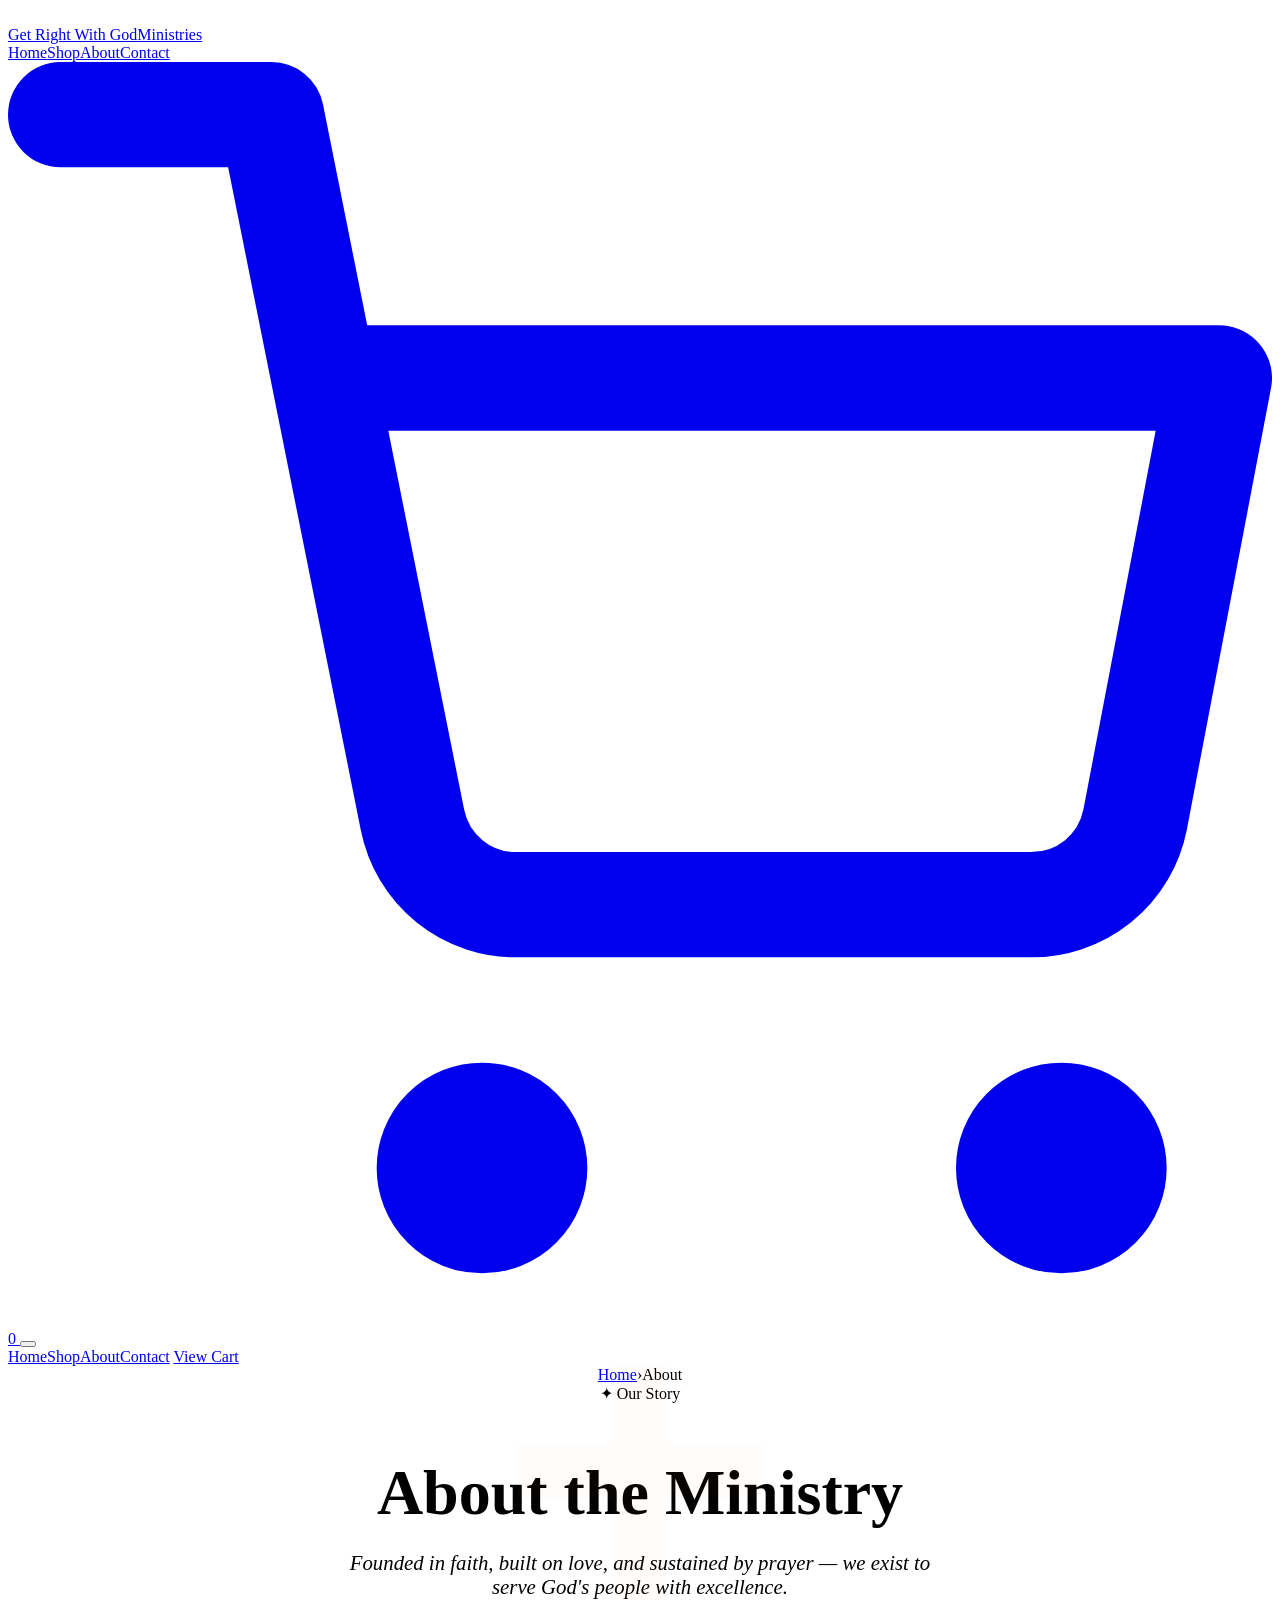
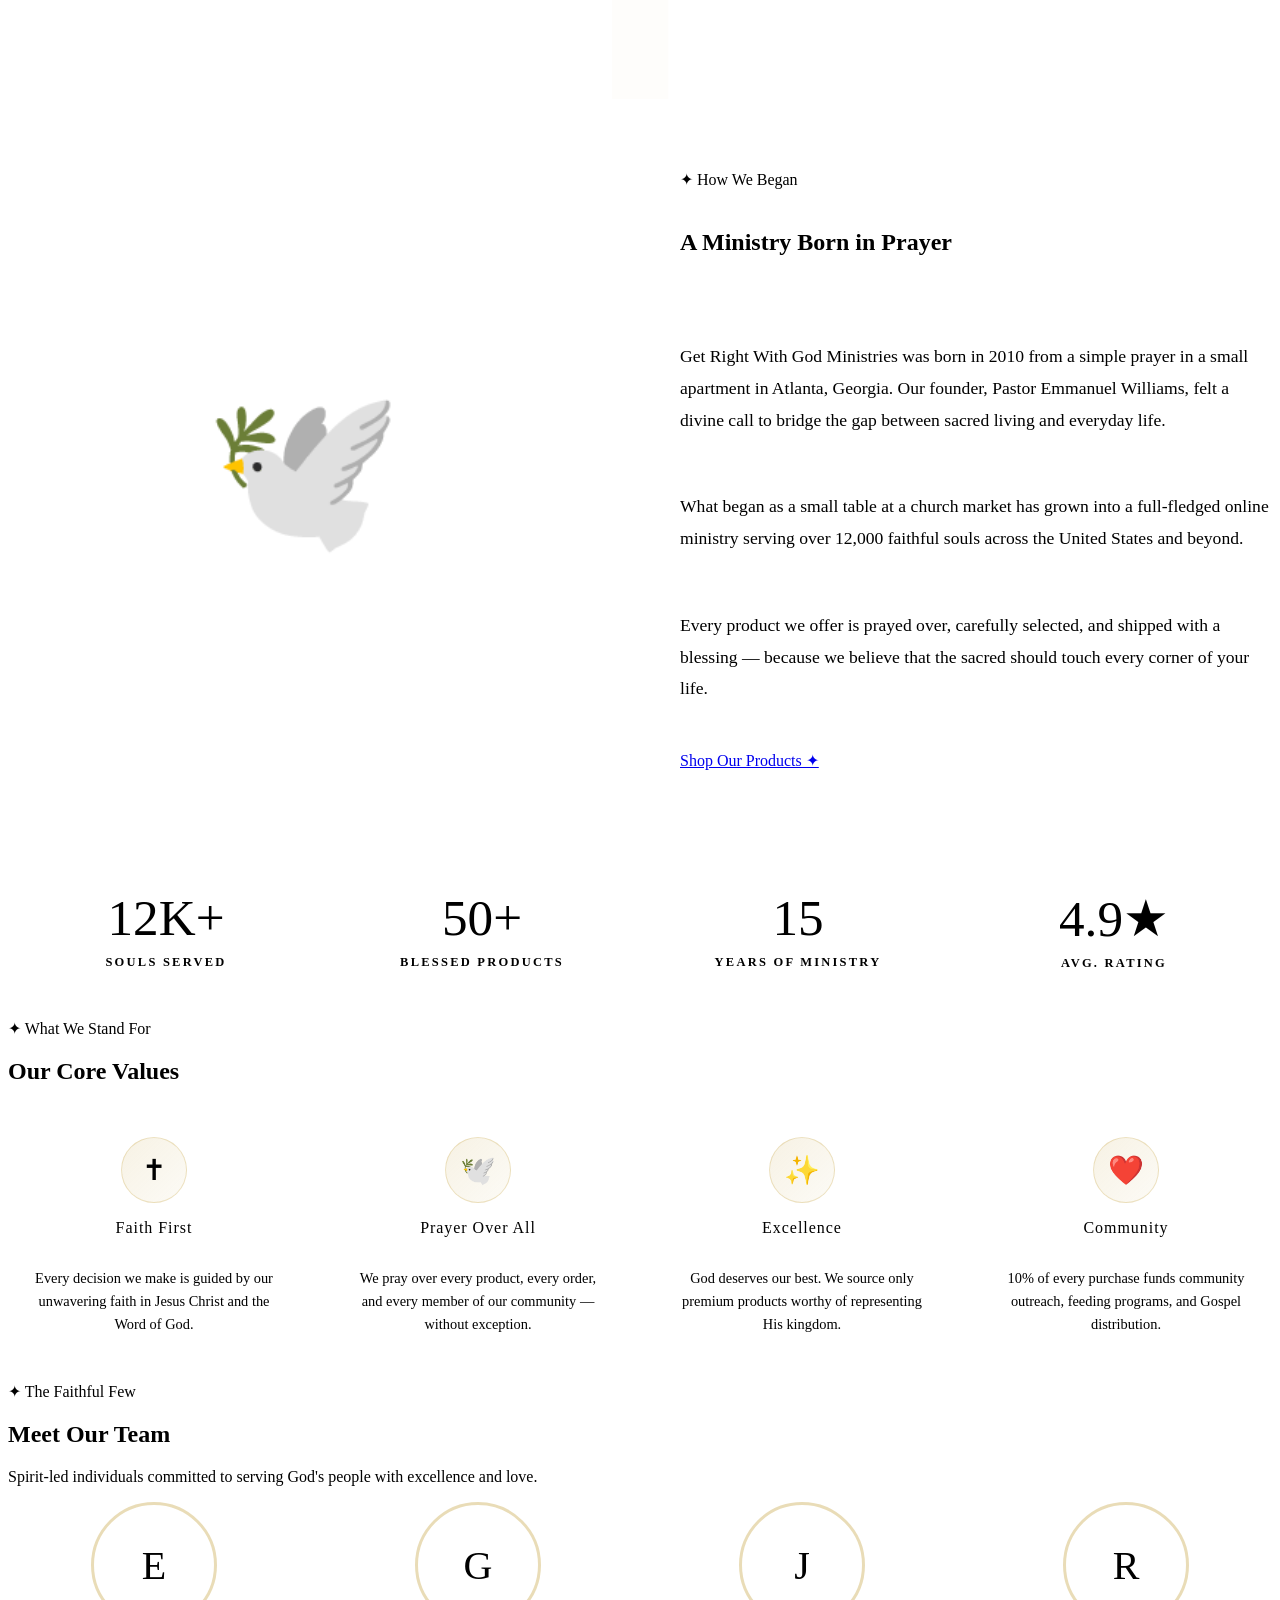
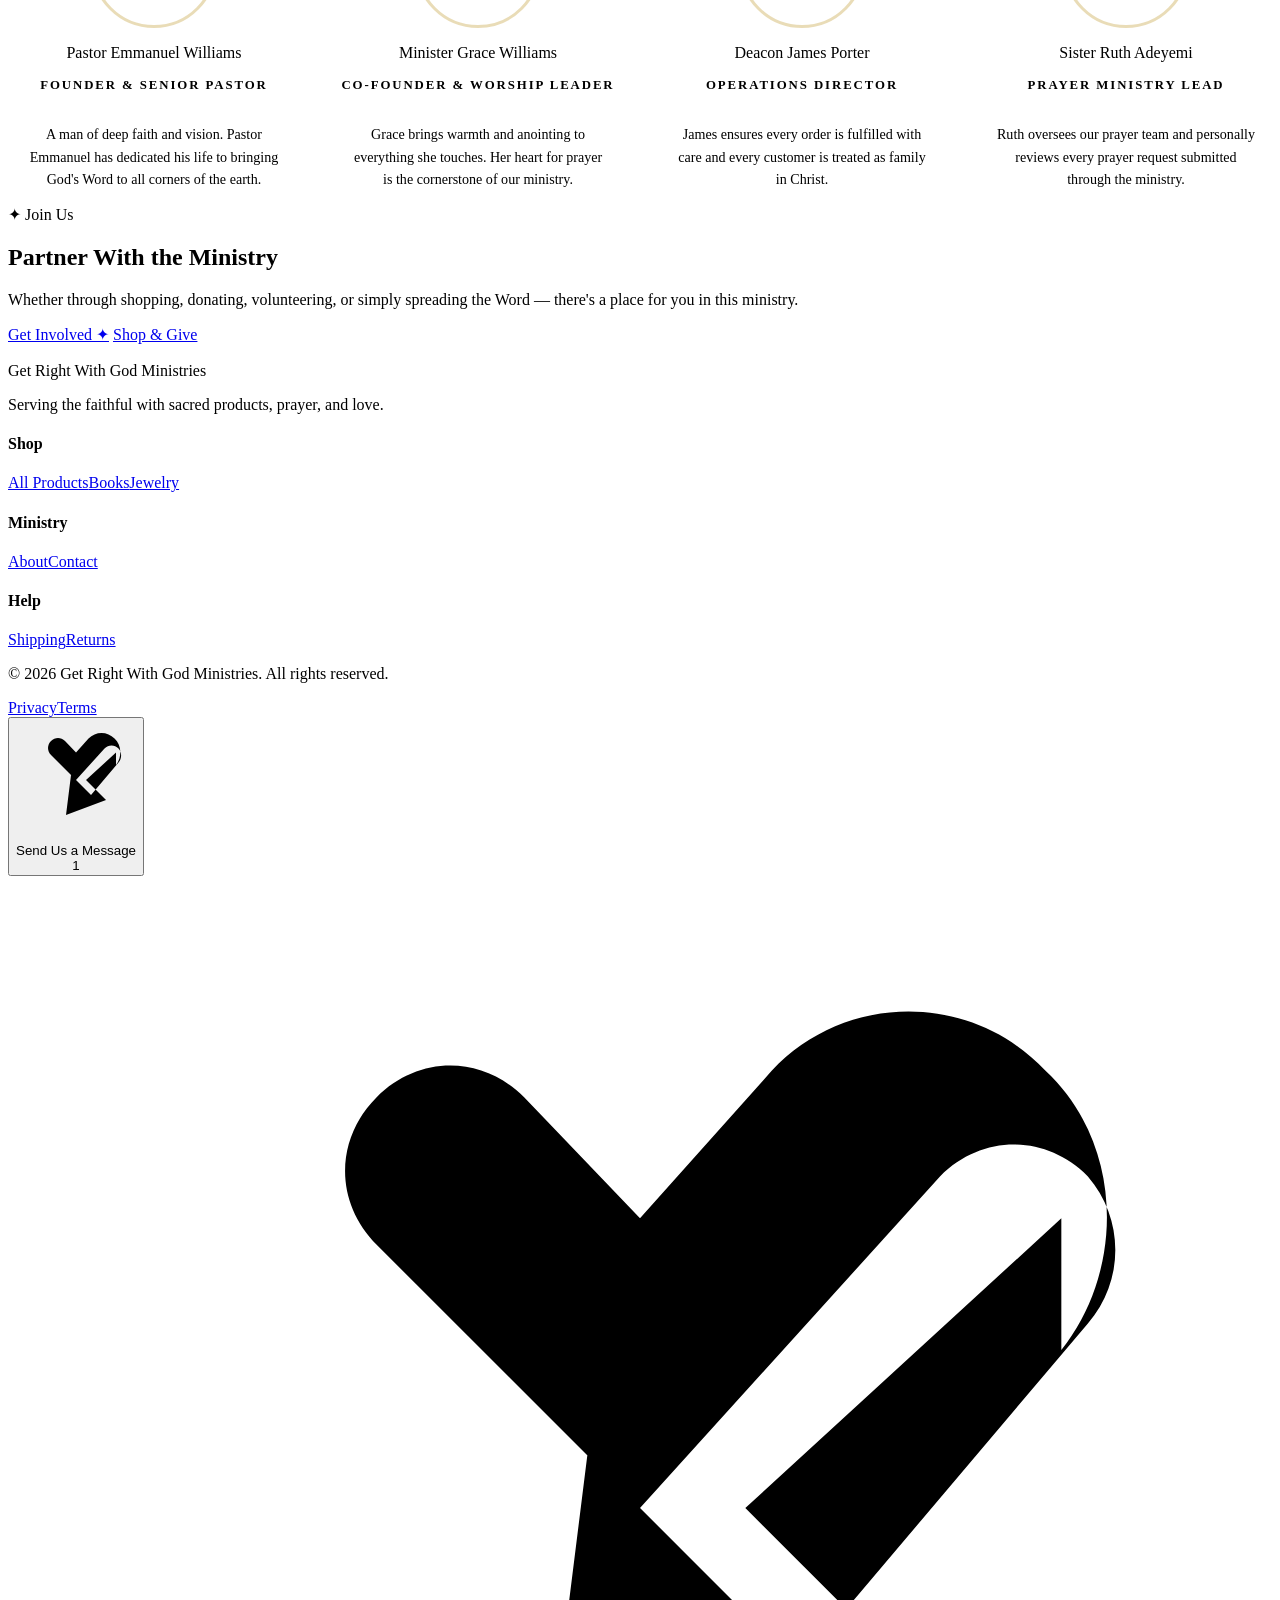
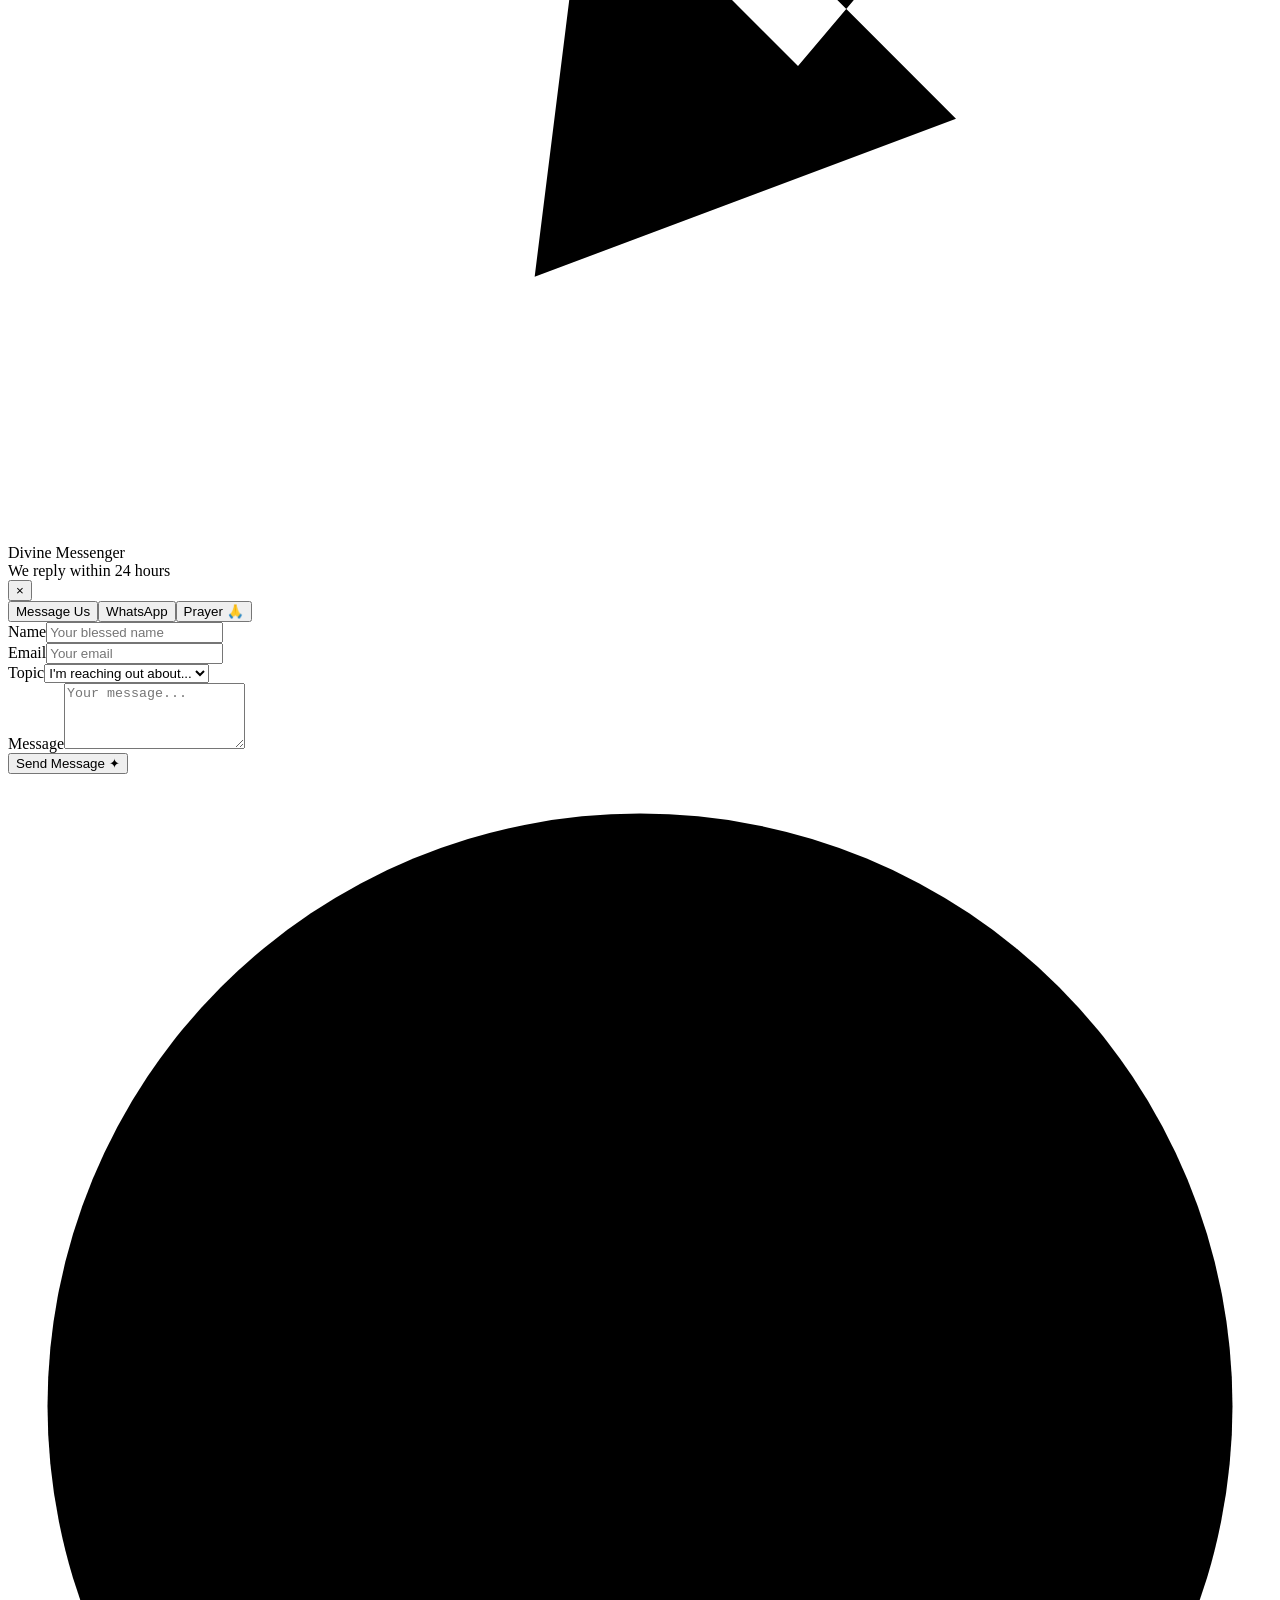
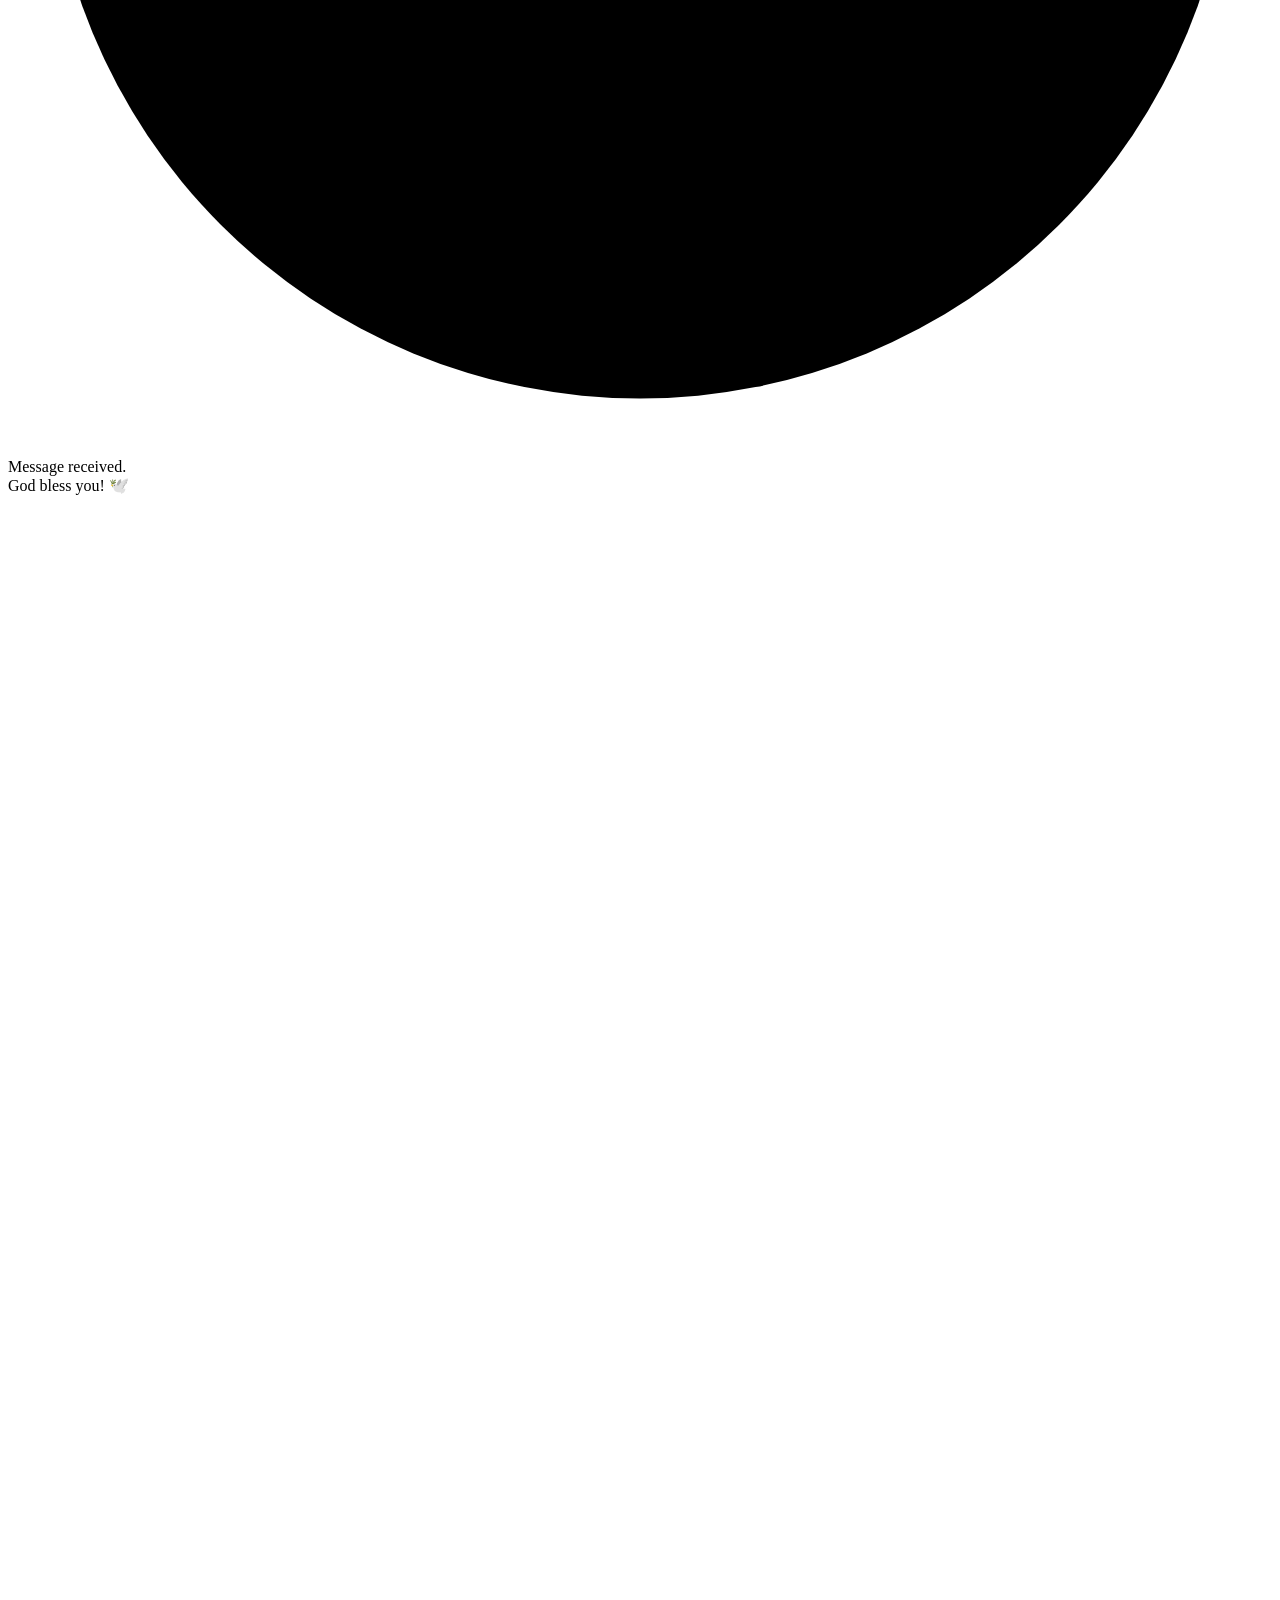
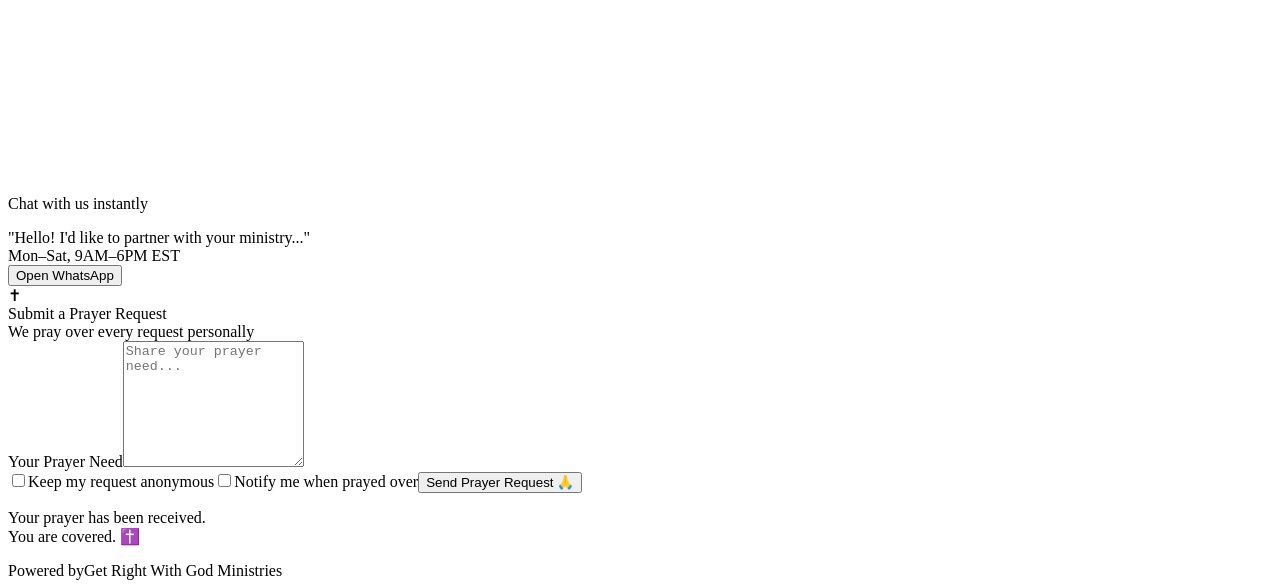
==== about.html @ 90e7f1f6 "Add files via upload" ====
<!DOCTYPE html>
<html lang="en">
<head>
  <meta charset="UTF-8">
  <meta name="viewport" content="width=device-width, initial-scale=1.0">
  <meta name="description" content="About Get Right With God Ministries — Our story, mission, and the team behind the ministry.">
  <title>About — Get Right With God Ministries</title>
  <link rel="stylesheet" href="css/reset.css">
  <link rel="stylesheet" href="css/variables.css">
  <link rel="stylesheet" href="css/global.css">
  <link rel="stylesheet" href="css/navbar.css">
  <link rel="stylesheet" href="css/footer.css">
  <link rel="stylesheet" href="css/animations.css">
  <link rel="stylesheet" href="css/dm-widget.css">
  <link rel="stylesheet" href="css/responsive.css">
  <style>
    .about-hero { padding-top: calc(var(--nav-height) + 80px); padding-bottom: 80px; text-align: center; position: relative; overflow: hidden; }
    .about-hero::before { content: '✝'; position: absolute; font-size: 30rem; color: rgba(201,168,76,0.025); top: 50%; left: 50%; transform: translate(-50%,-50%); pointer-events: none; }
    .about-hero h1 { font-size: clamp(2.2rem,5vw,4rem); margin-bottom: 20px; }
    .about-hero p { font-family: var(--font-subhead); font-size: clamp(1rem,2vw,1.3rem); color: var(--color-gray-400); max-width: 600px; margin-inline: auto; font-style: italic; }

    .about-story { background: var(--color-bg); }
    .about-story-grid { display: grid; grid-template-columns: 1fr 1fr; gap: 80px; align-items: center; }
    .about-story-img { aspect-ratio: 4/5; background: var(--color-bg-elevated); border: 1px solid var(--color-border); border-radius: var(--radius-lg); display: flex; align-items: center; justify-content: center; font-size: 10rem; }
    .about-story-text { display: flex; flex-direction: column; gap: 20px; }
    .about-story-text p { font-family: var(--font-subhead); font-size: 1.1rem; color: var(--color-gray-400); line-height: 1.8; }

    .about-values { background: var(--color-bg-card); border-top: 1px solid var(--color-border); border-bottom: 1px solid var(--color-border); }
    .values-grid { display: grid; grid-template-columns: repeat(auto-fit, minmax(240px, 1fr)); gap: 32px; }
    .value-card { background: var(--color-bg-elevated); border: 1px solid var(--color-border); border-radius: var(--radius-lg); padding: 32px 24px; text-align: center; display: flex; flex-direction: column; align-items: center; gap: 16px; transition: var(--transition-smooth); }
    .value-card:hover { border-color: rgba(201,168,76,0.4); transform: translateY(-4px); }
    .value-icon { width: 64px; height: 64px; border-radius: 50%; background: linear-gradient(135deg, rgba(201,168,76,0.15), rgba(201,168,76,0.05)); border: 1px solid rgba(201,168,76,0.3); display: flex; align-items: center; justify-content: center; font-size: 1.8rem; }
    .value-title { font-family: var(--font-heading); font-size: 1rem; color: var(--color-gold); letter-spacing: 0.06em; }
    .value-desc { font-size: 0.9rem; color: var(--color-gray-400); line-height: 1.6; }

    .about-team { background: var(--color-bg); }
    .team-grid { display: grid; grid-template-columns: repeat(auto-fit, minmax(240px, 1fr)); gap: 32px; }
    .team-card { text-align: center; display: flex; flex-direction: column; align-items: center; gap: 16px; }
    .team-avatar { width: 120px; height: 120px; border-radius: 50%; background: linear-gradient(135deg, var(--color-gold-dark), var(--color-gold)); border: 3px solid rgba(201,168,76,0.4); display: flex; align-items: center; justify-content: center; font-family: var(--font-heading); font-size: 2.5rem; color: #000; }
    .team-name { font-family: var(--font-heading); font-size: 1rem; color: var(--color-white); }
    .team-role { font-size: 0.8rem; font-weight: 700; letter-spacing: 0.15em; text-transform: uppercase; color: var(--color-gold); }
    .team-bio { font-size: 0.88rem; color: var(--color-gray-400); line-height: 1.6; max-width: 260px; }

    .about-stats { background: var(--color-bg-card); border-top: 1px solid var(--color-border); }
    .stats-grid { display: grid; grid-template-columns: repeat(4, 1fr); gap: 0; }
    .stat-block { padding: 48px 32px; text-align: center; border-right: 1px solid var(--color-border); }
    .stat-block:last-child { border-right: none; }
    .stat-number { font-family: var(--font-heading); font-size: clamp(2rem,4vw,3.5rem); color: var(--color-gold); margin-bottom: 8px; }
    .stat-label { font-size: 0.78rem; font-weight: 700; letter-spacing: 0.18em; text-transform: uppercase; color: var(--color-gray-400); }

    @media (max-width: 768px) {
      .about-story-grid { grid-template-columns: 1fr; gap: 48px; }
      .about-story-img { aspect-ratio: 16/9; font-size: 6rem; }
      .stats-grid { grid-template-columns: repeat(2,1fr); }
      .stat-block:nth-child(2) { border-right: none; }
      .stat-block { border-bottom: 1px solid var(--color-border); }
    }
  </style>
</head>
<body data-page="about">

  <header class="navbar" role="banner">
    <div class="navbar-inner">
      <a href="index.html" class="navbar-logo" aria-label="Home">
        <div class="navbar-logo-icon"><img class="navbar-logo-img" src="assets/images/logo.jpg" alt=""></div>
        <div class="navbar-logo-text"><span>Get Right With God</span><span>Ministries</span></div>
      </a>
      <nav class="navbar-nav" aria-label="Main navigation">
        <a href="index.html">Home</a><a href="shop.html">Shop</a><a href="about.html" class="active">About</a><a href="contact.html">Contact</a>
      </nav>
      <div class="navbar-actions">
        <a href="cart.html" class="navbar-cart" aria-label="Shopping cart">
          <svg viewBox="0 0 24 24" fill="none" stroke="currentColor" stroke-width="2" stroke-linecap="round" stroke-linejoin="round"><circle cx="9" cy="21" r="1"/><circle cx="20" cy="21" r="1"/><path d="M1 1h4l2.68 13.39a2 2 0 0 0 2 1.61h9.72a2 2 0 0 0 2-1.61L23 6H6"/></svg>
          <span class="cart-badge" aria-live="polite">0</span>
        </a>
        <button class="hamburger" aria-label="Toggle menu" aria-expanded="false"><span></span><span></span><span></span></button>
      </div>
    </div>
  </header>
  <nav class="mobile-menu" aria-label="Mobile navigation">
    <a href="index.html">Home</a><a href="shop.html">Shop</a><a href="about.html">About</a><a href="contact.html">Contact</a>
    <a href="cart.html" class="btn btn-primary">View Cart</a>
  </nav>

  <main>
    <section class="about-hero">
      <div class="container">
        <nav class="breadcrumb" aria-label="Breadcrumb"><a href="index.html">Home</a><span class="breadcrumb-sep">›</span><span>About</span></nav>
        <span class="section-label">✦ Our Story</span>
        <h1 class="section-title"><span class="gold-text">About</span> the Ministry</h1>
        <div class="divider-gold"></div>
        <p>Founded in faith, built on love, and sustained by prayer — we exist to serve God's people with excellence.</p>
      </div>
    </section>

    <section class="about-story">
      <div class="container">
        <div class="about-story-grid">
          <div class="about-story-img reveal-left">🕊️</div>
          <div class="about-story-text reveal-right">
            <span class="section-label">✦ How We Began</span>
            <h2 class="section-title">A Ministry Born in Prayer</h2>
            <div class="divider-gold" style="margin:0 0 8px;"></div>
            <p>Get Right With God Ministries was born in 2010 from a simple prayer in a small apartment in Atlanta, Georgia. Our founder, Pastor Emmanuel Williams, felt a divine call to bridge the gap between sacred living and everyday life.</p>
            <p>What began as a small table at a church market has grown into a full-fledged online ministry serving over 12,000 faithful souls across the United States and beyond.</p>
            <p>Every product we offer is prayed over, carefully selected, and shipped with a blessing — because we believe that the sacred should touch every corner of your life.</p>
            <a href="shop.html" class="btn btn-primary" style="margin-top:8px;">Shop Our Products ✦</a>
          </div>
        </div>
      </div>
    </section>

    <section class="about-stats" id="mission">
      <div class="container">
        <div class="stats-grid">
          <div class="stat-block reveal"><div class="stat-number">12K+</div><div class="stat-label">Souls Served</div></div>
          <div class="stat-block reveal reveal-delay-1"><div class="stat-number">50+</div><div class="stat-label">Blessed Products</div></div>
          <div class="stat-block reveal reveal-delay-2"><div class="stat-number">15</div><div class="stat-label">Years of Ministry</div></div>
          <div class="stat-block reveal reveal-delay-3"><div class="stat-number">4.9★</div><div class="stat-label">Avg. Rating</div></div>
        </div>
      </div>
    </section>

    <section class="about-values">
      <div class="container">
        <div class="section-header">
          <span class="section-label reveal">✦ What We Stand For</span>
          <h2 class="section-title reveal reveal-delay-1">Our Core Values</h2>
          <div class="divider-gold reveal reveal-delay-2"></div>
        </div>
        <div class="values-grid">
          <div class="value-card reveal"><div class="value-icon">✝</div><div class="value-title">Faith First</div><p class="value-desc">Every decision we make is guided by our unwavering faith in Jesus Christ and the Word of God.</p></div>
          <div class="value-card reveal reveal-delay-1"><div class="value-icon">🕊️</div><div class="value-title">Prayer Over All</div><p class="value-desc">We pray over every product, every order, and every member of our community — without exception.</p></div>
          <div class="value-card reveal reveal-delay-2"><div class="value-icon">✨</div><div class="value-title">Excellence</div><p class="value-desc">God deserves our best. We source only premium products worthy of representing His kingdom.</p></div>
          <div class="value-card reveal reveal-delay-3"><div class="value-icon">❤️</div><div class="value-title">Community</div><p class="value-desc">10% of every purchase funds community outreach, feeding programs, and Gospel distribution.</p></div>
        </div>
      </div>
    </section>

    <section class="about-team" id="team">
      <div class="container">
        <div class="section-header">
          <span class="section-label reveal">✦ The Faithful Few</span>
          <h2 class="section-title reveal reveal-delay-1">Meet Our Team</h2>
          <div class="divider-gold reveal reveal-delay-2"></div>
          <p class="section-subtitle reveal reveal-delay-3">Spirit-led individuals committed to serving God's people with excellence and love.</p>
        </div>
        <div class="team-grid">
          <div class="team-card reveal"><div class="team-avatar">E</div><div class="team-name">Pastor Emmanuel Williams</div><div class="team-role">Founder & Senior Pastor</div><p class="team-bio">A man of deep faith and vision. Pastor Emmanuel has dedicated his life to bringing God's Word to all corners of the earth.</p></div>
          <div class="team-card reveal reveal-delay-1"><div class="team-avatar">G</div><div class="team-name">Minister Grace Williams</div><div class="team-role">Co-Founder & Worship Leader</div><p class="team-bio">Grace brings warmth and anointing to everything she touches. Her heart for prayer is the cornerstone of our ministry.</p></div>
          <div class="team-card reveal reveal-delay-2"><div class="team-avatar">J</div><div class="team-name">Deacon James Porter</div><div class="team-role">Operations Director</div><p class="team-bio">James ensures every order is fulfilled with care and every customer is treated as family in Christ.</p></div>
          <div class="team-card reveal reveal-delay-3"><div class="team-avatar">R</div><div class="team-name">Sister Ruth Adeyemi</div><div class="team-role">Prayer Ministry Lead</div><p class="team-bio">Ruth oversees our prayer team and personally reviews every prayer request submitted through the ministry.</p></div>
        </div>
      </div>
    </section>

    <section class="mission-banner">
      <div class="container">
        <span class="section-label reveal">✦ Join Us</span>
        <h2 class="section-title reveal reveal-delay-1"><span class="gold-text">Partner</span> With the Ministry</h2>
        <div class="divider-gold reveal reveal-delay-2"></div>
        <p class="reveal reveal-delay-3">Whether through shopping, donating, volunteering, or simply spreading the Word — there's a place for you in this ministry.</p>
        <div class="mission-banner-cta reveal reveal-delay-4">
          <a href="contact.html" class="btn btn-primary">Get Involved ✦</a>
          <a href="shop.html" class="btn btn-outline">Shop & Give</a>
        </div>
      </div>
    </section>
  </main>

  <footer class="footer" id="site-footer">
    <div class="container">
      <div class="footer-top">
        <div class="footer-brand"><div class="footer-logo"><div class="footer-logo-icon"><img class="footer-logo-img" src="assets/images/logo.jpg" alt=""></div><div class="footer-logo-text">Get Right With God Ministries</div></div><p class="footer-tagline">Serving the faithful with sacred products, prayer, and love.</p></div>
        <div class="footer-col"><h4>Shop</h4><div class="footer-links"><a href="shop.html">All Products</a><a href="shop.html?cat=books">Books</a><a href="shop.html?cat=jewelry">Jewelry</a></div></div>
        <div class="footer-col"><h4>Ministry</h4><div class="footer-links"><a href="about.html">About</a><a href="contact.html">Contact</a></div></div>
        <div class="footer-col"><h4>Help</h4><div class="footer-links"><a href="#">Shipping</a><a href="#">Returns</a></div></div>
      </div>
      <div class="footer-bottom"><p class="footer-copy">© 2026 Get Right With God Ministries. All rights reserved.</p><nav class="footer-legal"><a href="#">Privacy</a><a href="#">Terms</a></nav></div>
    </div>
  </footer>

  <!-- DM WIDGET -->
  <div class="dm-trigger" id="dm-trigger"><button class="dm-btn" aria-expanded="false" aria-controls="dm-panel"><div class="dm-pulse-ring" aria-hidden="true"></div><div class="dm-pulse-ring-2" aria-hidden="true"></div><span class="dm-dove-icon" aria-hidden="true"><svg viewBox="0 0 24 24"><path d="M20 6.5L14 12l4 4-8 3 1-8 4 4 5.5-6.5c.7-.8.7-2 0-2.8-.8-.8-2-.8-2.8 0L12 12 7 7c-.8-.8-.8-2 0-2.8C7.8 3.4 9 3.4 9.8 4.2L12 6.5l2.5-2.8c1.4-1.5 3.8-1.5 5.2 0 1.5 1.4 1.5 3.8.3 5.3z"/></svg></span><div class="dm-tooltip">Send Us a Message</div><span class="dm-unread-badge">1</span></button></div>
  <div class="dm-panel" id="dm-panel" role="dialog" aria-modal="true" aria-label="Divine Messenger"><div class="dm-panel-gold-strip" aria-hidden="true"></div><div class="dm-panel-header"><div class="dm-panel-header-icon" aria-hidden="true"><svg viewBox="0 0 24 24"><path d="M20 6.5L14 12l4 4-8 3 1-8 4 4 5.5-6.5c.7-.8.7-2 0-2.8-.8-.8-2-.8-2.8 0L12 12 7 7c-.8-.8-.8-2 0-2.8C7.8 3.4 9 3.4 9.8 4.2L12 6.5l2.5-2.8c1.4-1.5 3.8-1.5 5.2 0 1.5 1.4 1.5 3.8.3 5.3z"/></svg></div><div class="dm-panel-title-wrap"><div class="dm-panel-title">Divine Messenger</div><div class="dm-panel-subtitle">We reply within 24 hours</div></div><button class="dm-close-btn" aria-label="Close">×</button></div><div class="dm-tabs" role="tablist"><button class="dm-tab active" data-tab="dm-tab-message" role="tab">Message Us</button><button class="dm-tab" data-tab="dm-tab-whatsapp" role="tab">WhatsApp</button><button class="dm-tab" data-tab="dm-tab-prayer" role="tab">Prayer 🙏</button><div class="dm-tab-indicator" aria-hidden="true"></div></div><div class="dm-panel-body"><div class="dm-tab-content active" id="dm-tab-message" role="tabpanel"><form class="dm-form" id="dm-message-form" novalidate><div class="dm-field"><label for="dm-name">Name</label><input class="dm-input" type="text" id="dm-name" placeholder="Your blessed name" required></div><div class="dm-field"><label for="dm-email">Email</label><input class="dm-input" type="email" id="dm-email" placeholder="Your email" required></div><div class="dm-field"><label for="dm-topic">Topic</label><select class="dm-select" id="dm-topic"><option>I'm reaching out about...</option><option>Ministry Partnership</option><option>Donation</option><option>General Inquiry</option></select></div><div class="dm-field"><label for="dm-message">Message</label><textarea class="dm-textarea" id="dm-message" rows="4" placeholder="Your message..." required></textarea></div><button type="submit" class="dm-submit-btn"><span class="btn-text">Send Message ✦</span><span class="btn-spinner"></span></button></form><div class="dm-success-state" aria-live="polite"><svg class="dm-checkmark-svg" viewBox="0 0 64 64"><circle cx="32" cy="32" r="30"/><path d="M18 32l10 10 18-20"/></svg><div class="dm-confetti-container"></div><p class="dm-success-text">Message received.<br>God bless you! 🕊️</p></div></div><div class="dm-tab-content" id="dm-tab-whatsapp" role="tabpanel"><div class="dm-whatsapp-content"><div class="dm-wa-icon"><svg viewBox="0 0 24 24" fill="#fff"><path d="M17.472 14.382c-.297-.149-1.758-.867-2.03-.967-.273-.099-.471-.148-.67.15-.197.297-.767.966-.94 1.164-.173.199-.347.223-.644.075-.297-.15-1.255-.463-2.39-1.475-.883-.788-1.48-1.761-1.653-2.059-.173-.297-.018-.458.13-.606.134-.133.298-.347.446-.52.149-.174.198-.298.298-.497.099-.198.05-.371-.025-.52-.075-.149-.669-1.612-.916-2.207-.242-.579-.487-.5-.669-.51a9.87 9.87 0 0 1-5.031-1.378l-.361-.214-3.741.982.998-3.648-.235-.374a9.86 9.86 0 0 1-1.51-5.26c.001-5.45 4.436-9.884 9.888-9.884 2.64 0 5.122 1.03 6.988 2.898a9.825 9.825 0 0 1 2.893 6.994c-.003 5.45-4.437 9.884-9.885 9.884"/></svg></div><p class="dm-wa-title">Chat with us instantly</p><div class="dm-wa-message-preview">"Hello! I'd like to partner with your ministry..."</div><div class="dm-wa-hours"><span>Mon–Sat, 9AM–6PM EST</span></div><button class="dm-wa-btn">Open WhatsApp</button></div></div><div class="dm-tab-content" id="dm-tab-prayer" role="tabpanel"><div class="dm-prayer-content"><div class="dm-prayer-header"><span class="dm-prayer-cross">✝</span><div><div class="dm-prayer-title">Submit a Prayer Request</div><div class="dm-prayer-sub">We pray over every request personally</div></div></div><form class="dm-form" id="dm-prayer-form" novalidate><div class="dm-field"><label>Your Prayer Need</label><textarea class="dm-textarea" rows="5" placeholder="Share your prayer need..." required style="min-height:120px;"></textarea></div><label class="dm-checkbox-row"><input type="checkbox"><span>Keep my request anonymous</span></label><label class="dm-checkbox-row"><input type="checkbox"><span>Notify me when prayed over</span></label><button type="submit" class="dm-prayer-submit">Send Prayer Request 🙏</button></form><div class="dm-prayer-success" aria-live="polite"><div class="dm-glow-circle"></div><p class="dm-success-text">Your prayer has been received.<br>You are covered. ✝️</p></div></div></div></div><div class="dm-panel-footer"><span>Powered by</span><span class="dm-footer-logo">Get Right With God Ministries</span></div></div>

  <script src="js/cart.js"></script>
  <script src="js/navbar.js"></script>
  <script src="js/carousel.js"></script>
  <script src="js/animations.js"></script>
  <script src="js/dm-widget.js"></script>
  <script src="js/main.js"></script>
</body>
</html>
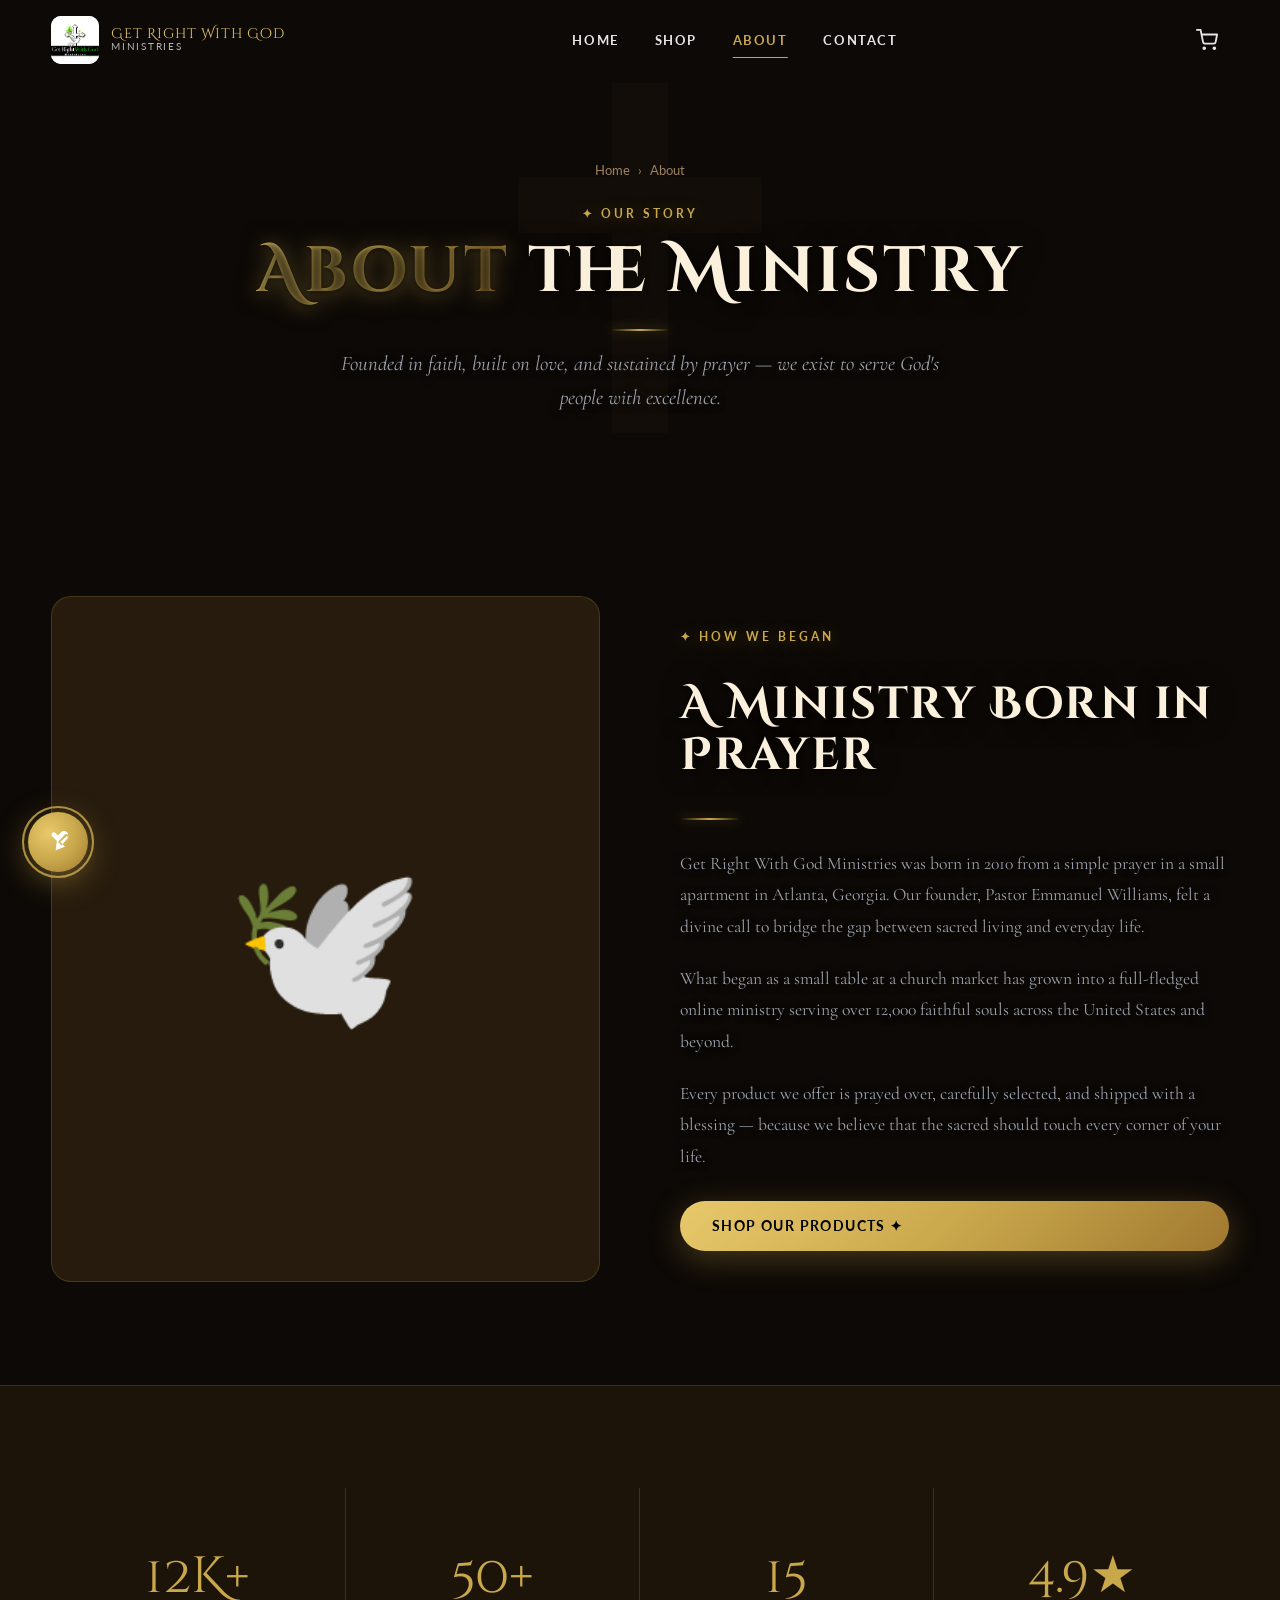
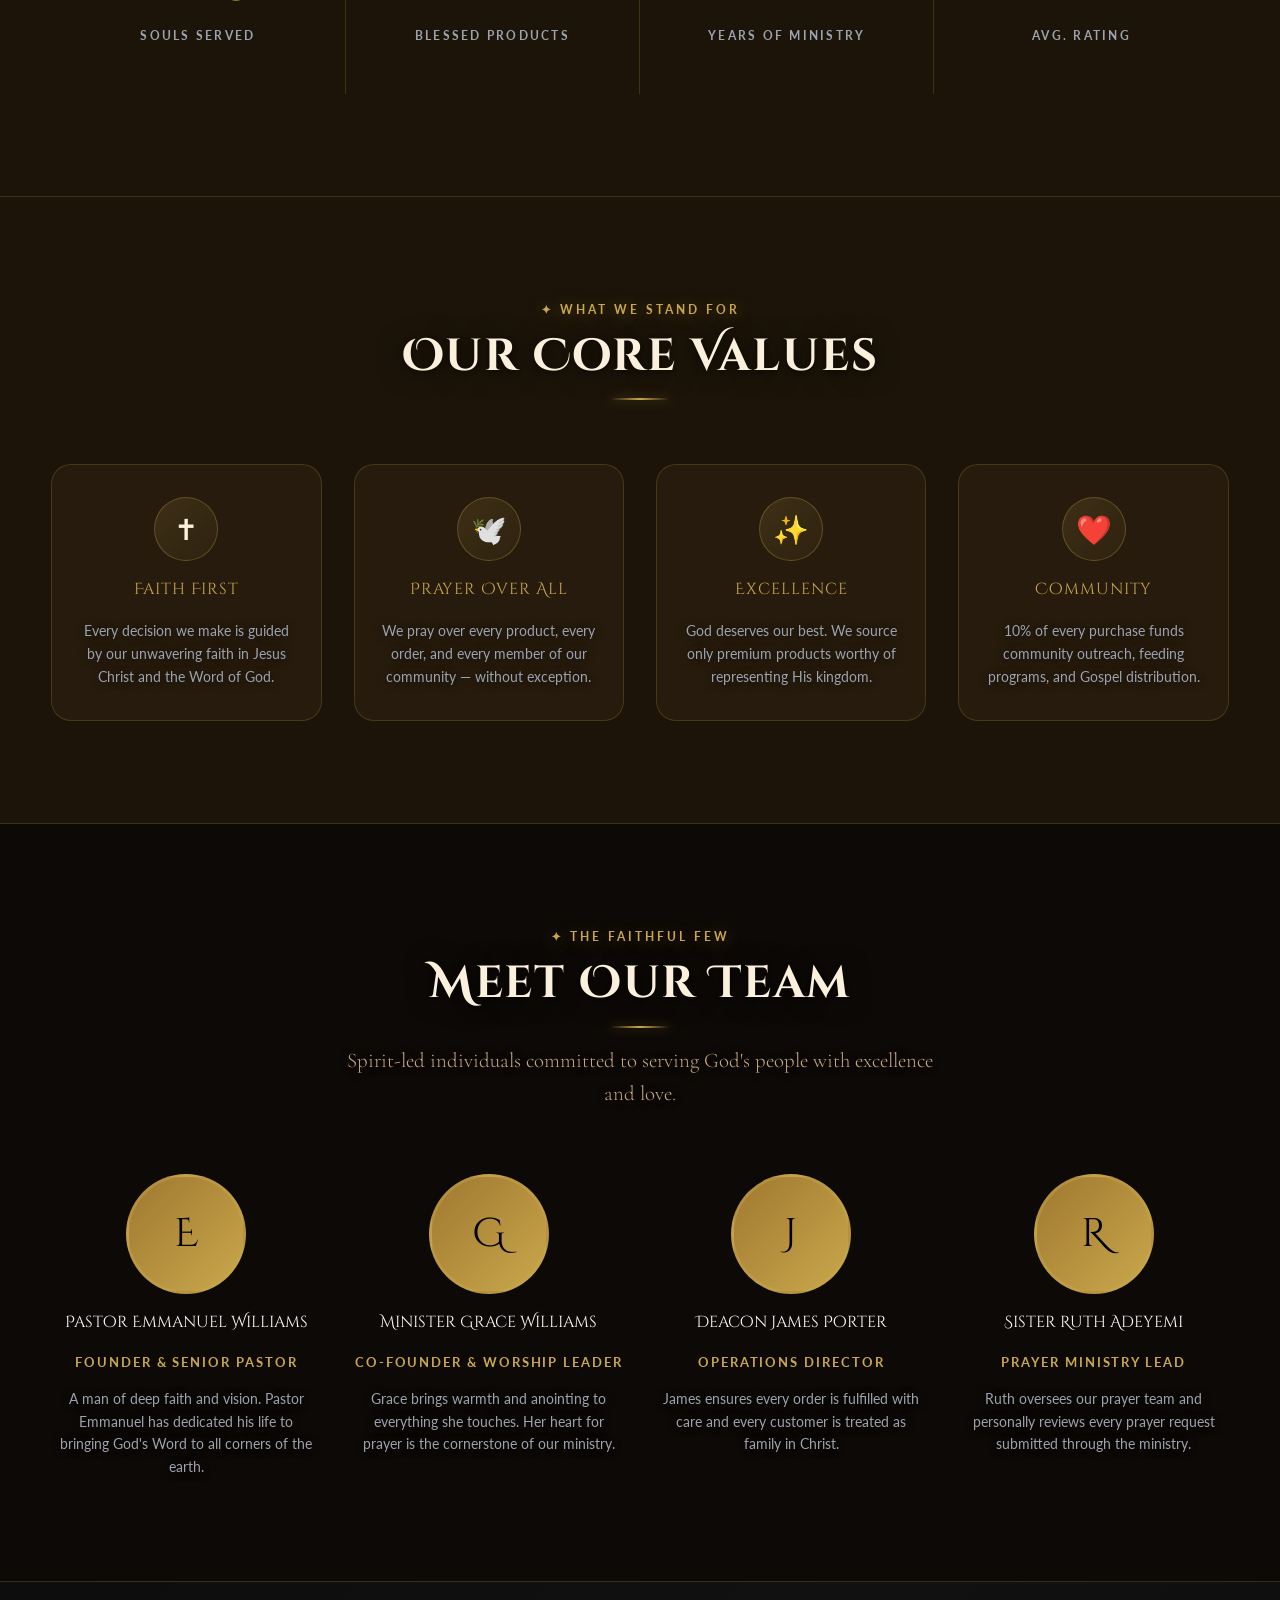
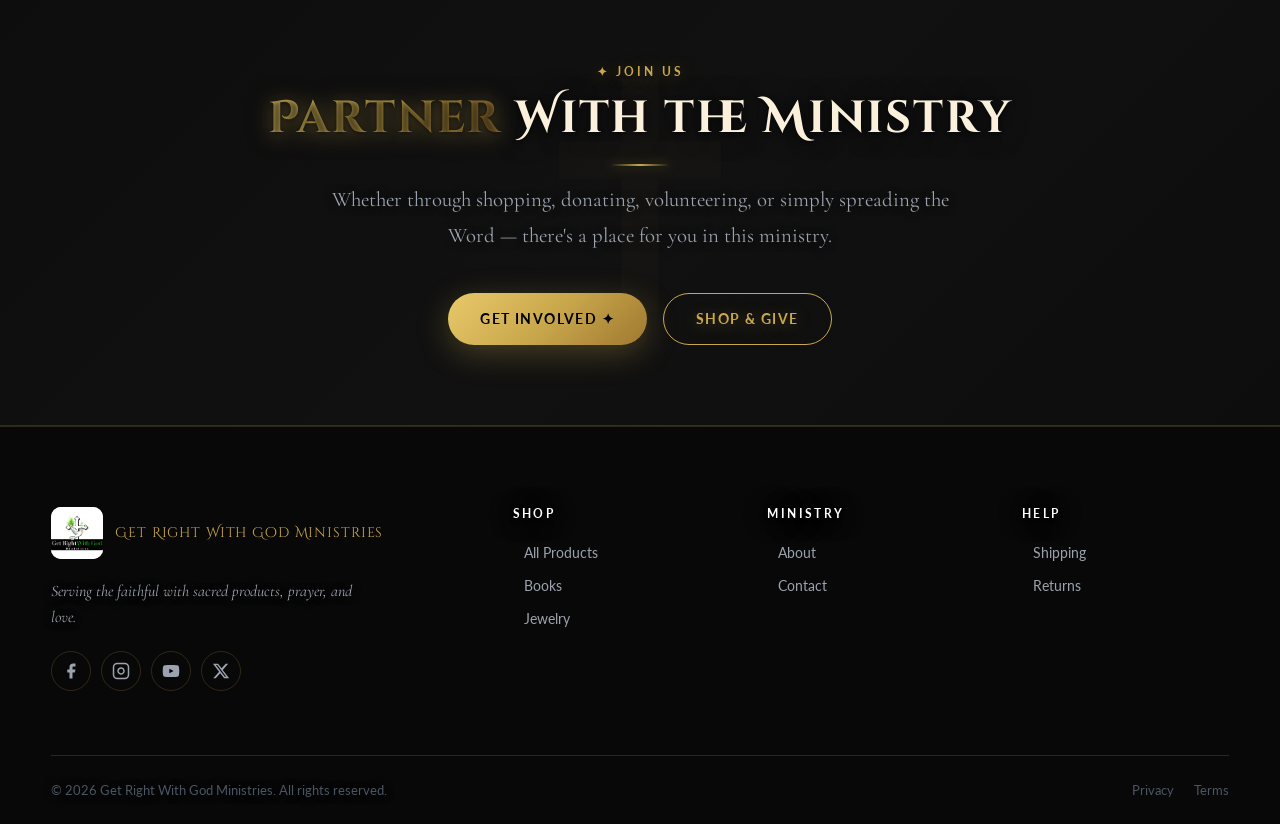
==== commit 5a2e860f: "first commit" ====
--- a/about.html
+++ b/about.html
@@ -171,7 +171,7 @@
   <footer class="footer" id="site-footer">
     <div class="container">
       <div class="footer-top">
-        <div class="footer-brand"><div class="footer-logo"><div class="footer-logo-icon"><img class="footer-logo-img" src="assets/images/logo.jpg" alt=""></div><div class="footer-logo-text">Get Right With God Ministries</div></div><p class="footer-tagline">Serving the faithful with sacred products, prayer, and love.</p></div>
+        <div class="footer-brand"><div class="footer-logo"><div class="footer-logo-icon"><img class="footer-logo-img" src="assets/images/logo.jpg" alt=""></div><div class="footer-logo-text">Get Right With God Ministries</div></div><p class="footer-tagline">Serving the faithful with sacred products, prayer, and love.</p><div class="footer-socials"><a href="https://www.facebook.com/GodMinistryJamarGrimsley/" class="footer-social-btn" aria-label="Facebook" target="_blank" rel="noopener"><svg viewBox="0 0 24 24" fill="currentColor"><path d="M18 2h-3a5 5 0 0 0-5 5v3H7v4h3v8h4v-8h3l1-4h-4V7a1 1 0 0 1 1-1h3z"/></svg></a><a href="https://www.instagram.com/getrightwithgodministries" class="footer-social-btn" aria-label="Instagram" target="_blank" rel="noopener"><svg viewBox="0 0 24 24" fill="none" stroke="currentColor" stroke-width="2"><rect x="2" y="2" width="20" height="20" rx="5"/><path d="M16 11.37A4 4 0 1 1 12.63 8 4 4 0 0 1 16 11.37z"/><line x1="17.5" y1="6.5" x2="17.51" y2="6.5"/></svg></a><a href="https://www.youtube.com/@GetRightWithGodMinistries" class="footer-social-btn" aria-label="YouTube" target="_blank" rel="noopener"><svg viewBox="0 0 24 24" fill="currentColor"><path d="M22.54 6.42a2.78 2.78 0 0 0-1.95-1.96C18.88 4 12 4 12 4s-6.88 0-8.59.46A2.78 2.78 0 0 0 1.46 6.42 29 29 0 0 0 1 12a29 29 0 0 0 .46 5.58 2.78 2.78 0 0 0 1.95 1.96C5.12 20 12 20 12 20s6.88 0 8.59-.46a2.78 2.78 0 0 0 1.95-1.96A29 29 0 0 0 23 12a29 29 0 0 0-.46-5.58z"/><polygon fill="#000" points="9.75 15.02 15.5 12 9.75 8.98 9.75 15.02"/></svg></a><a href="https://x.com/get_ministries" class="footer-social-btn" aria-label="Twitter/X" target="_blank" rel="noopener"><svg viewBox="0 0 24 24" fill="currentColor"><path d="M18.244 2.25h3.308l-7.227 8.26 8.502 11.24H16.17l-5.214-6.817L4.99 21.75H1.68l7.73-8.835L1.254 2.25H8.08l4.713 6.231zm-1.161 17.52h1.833L7.084 4.126H5.117z"/></svg></a></div></div>
         <div class="footer-col"><h4>Shop</h4><div class="footer-links"><a href="shop.html">All Products</a><a href="shop.html?cat=books">Books</a><a href="shop.html?cat=jewelry">Jewelry</a></div></div>
         <div class="footer-col"><h4>Ministry</h4><div class="footer-links"><a href="about.html">About</a><a href="contact.html">Contact</a></div></div>
         <div class="footer-col"><h4>Help</h4><div class="footer-links"><a href="#">Shipping</a><a href="#">Returns</a></div></div>
--- a/css/variables.css
+++ b/css/variables.css
@@ -0,0 +1,58 @@
+@import url('https://fonts.googleapis.com/css2?family=Cinzel+Decorative:wght@400;700;900&family=Cormorant+Garamond:ital,wght@0,300;0,400;0,600;1,300;1,400&family=Lato:wght@300;400;700;900&display=swap');
+
+:root {
+  /* BACKGROUNDS — dark warm, matches hero image palette */
+  --color-bg:          #0D0906;
+  --color-bg-card:     #1C1409;
+  --color-bg-elevated: #261B0D;
+
+  /* TEXT — warm cream tones for dark bg */
+  --color-text-primary:   #FAF0DC;
+  --color-text-secondary: #C4A882;
+  --color-text-muted:     #9B8060;
+
+  /* GOLD — bright for dark bg */
+  --color-gold:        #C9A84C;
+  --color-gold-light:  #E8C96A;
+  --color-gold-dark:   #A07830;
+  --color-gold-glow:   rgba(201,168,76,0.35);
+
+  --color-white:       #FFFFFF;
+  --color-gray-400:    #9CA3AF;
+  --color-gray-600:    #4B5563;
+  --color-heaven-blue: #D4E9F7;
+
+  /* BORDERS */
+  --color-border:      rgba(201,168,76,0.2);
+  --color-border-soft: rgba(201,168,76,0.12);
+
+  /* FOOTER */
+  --color-footer-bg:   #080604;
+
+  --font-heading:   'Cinzel Decorative', serif;
+  --font-subhead:   'Cormorant Garamond', serif;
+  --font-body:      'Lato', sans-serif;
+
+  --radius-sm:   8px;
+  --radius-md:   12px;
+  --radius-lg:   20px;
+  --radius-full: 9999px;
+
+  --shadow-card:       0 4px 24px rgba(0,0,0,0.4), 0 1px 4px rgba(0,0,0,0.3);
+  --shadow-card-hover: 0 12px 40px rgba(0,0,0,0.6), 0 4px 12px rgba(0,0,0,0.4);
+  --shadow-gold:       0 8px 32px rgba(201,168,76,0.3);
+  --shadow-deep:       0 24px 64px rgba(0,0,0,0.7);
+
+  /* TEXT SHADOWS */
+  --shadow-text-heading: 0 2px 24px rgba(0,0,0,0.7), 0 1px 4px rgba(0,0,0,0.5);
+  --shadow-text-body:    0 1px 8px rgba(0,0,0,0.5);
+  --shadow-text-gold:    0 2px 16px rgba(201,168,76,0.4);
+
+  --transition-smooth: 0.3s cubic-bezier(0.4, 0, 0.2, 1);
+  --transition-spring: 0.4s cubic-bezier(0.34, 1.56, 0.64, 1);
+  --transition-slow:   0.6s cubic-bezier(0.4, 0, 0.2, 1);
+
+  --nav-height:    80px;
+  --container-max: 1280px;
+  --section-pad:   clamp(60px, 8vw, 120px);
+}
--- a/css/global.css
+++ b/css/global.css
@@ -0,0 +1,327 @@
+body {
+  background-color: var(--color-bg);
+  color: var(--color-text-primary);
+  font-family: var(--font-body);
+  font-size: 1rem;
+  line-height: 1.6;
+}
+
+.container {
+  width: 100%;
+  max-width: var(--container-max);
+  margin-inline: auto;
+  padding-inline: clamp(20px, 4vw, 64px);
+}
+
+section {
+  padding-block: var(--section-pad);
+}
+
+h1, h2, h3, h4 {
+  font-family: var(--font-heading);
+  line-height: 1.15;
+  letter-spacing: 0.04em;
+  color: var(--color-text-primary);
+  text-shadow: var(--shadow-text-heading);
+}
+
+h1 { font-size: clamp(2rem, 5vw, 4rem); }
+h2 { font-size: clamp(1.6rem, 3.5vw, 2.8rem); }
+h3 { font-size: clamp(1.2rem, 2.5vw, 1.8rem); }
+
+p {
+  text-shadow: var(--shadow-text-body);
+}
+
+.section-label {
+  font-family: var(--font-body);
+  font-size: 0.75rem;
+  font-weight: 700;
+  letter-spacing: 0.25em;
+  text-transform: uppercase;
+  color: var(--color-gold);
+  display: block;
+  margin-bottom: 12px;
+  text-shadow: var(--shadow-text-gold);
+}
+
+.section-title {
+  font-family: var(--font-heading);
+  color: var(--color-text-primary);
+  margin-bottom: 16px;
+  text-shadow: var(--shadow-text-heading);
+}
+
+.section-subtitle {
+  font-family: var(--font-subhead);
+  font-size: clamp(1rem, 2vw, 1.3rem);
+  color: var(--color-text-secondary);
+  font-weight: 300;
+  max-width: 600px;
+  text-shadow: var(--shadow-text-body);
+}
+
+.section-header {
+  text-align: center;
+  margin-bottom: clamp(40px, 5vw, 72px);
+}
+
+.section-header .section-subtitle {
+  margin-inline: auto;
+}
+
+.gold-text {
+  background: linear-gradient(135deg, var(--color-gold-light), var(--color-gold), var(--color-gold-dark));
+  -webkit-background-clip: text;
+  background-clip: text;
+  -webkit-text-fill-color: transparent;
+  filter: drop-shadow(0 2px 8px rgba(201,168,76,0.4));
+}
+
+.btn {
+  display: inline-flex;
+  align-items: center;
+  gap: 8px;
+  padding: 14px 32px;
+  border-radius: var(--radius-full);
+  font-family: var(--font-body);
+  font-size: 0.875rem;
+  font-weight: 700;
+  letter-spacing: 0.1em;
+  text-transform: uppercase;
+  transition: var(--transition-spring);
+  cursor: pointer;
+}
+
+.btn-primary {
+  background: linear-gradient(135deg, var(--color-gold-light), var(--color-gold), var(--color-gold-dark));
+  color: #000;
+  box-shadow: var(--shadow-gold);
+}
+
+.btn-primary:hover {
+  transform: translateY(-3px);
+  box-shadow: 0 12px 40px rgba(201,168,76,0.5);
+}
+
+.btn-outline {
+  background: transparent;
+  color: var(--color-gold);
+  border: 1.5px solid var(--color-gold);
+  text-shadow: var(--shadow-text-gold);
+}
+
+.btn-outline:hover {
+  background: var(--color-gold);
+  color: #000;
+  transform: translateY(-3px);
+  text-shadow: none;
+}
+
+.btn-ghost {
+  background: rgba(255,255,255,0.06);
+  color: var(--color-text-primary);
+  border: 1px solid rgba(255,255,255,0.12);
+}
+
+.btn-ghost:hover {
+  background: rgba(255,255,255,0.12);
+  transform: translateY(-2px);
+}
+
+.divider-gold {
+  width: 60px;
+  height: 2px;
+  background: linear-gradient(90deg, transparent, var(--color-gold), transparent);
+  margin-inline: auto;
+  margin-block: 16px;
+  box-shadow: 0 0 12px rgba(201,168,76,0.4);
+}
+
+.badge {
+  display: inline-block;
+  padding: 3px 10px;
+  border-radius: var(--radius-full);
+  font-size: 0.7rem;
+  font-weight: 700;
+  letter-spacing: 0.1em;
+  text-transform: uppercase;
+}
+
+.badge-gold {
+  background: linear-gradient(135deg, var(--color-gold-light), var(--color-gold-dark));
+  color: #000;
+}
+
+.badge-new {
+  background: #1a472a;
+  color: #4ade80;
+  border: 1px solid rgba(74,222,128,0.3);
+}
+
+.badge-sale {
+  background: #4a1010;
+  color: #f87171;
+  border: 1px solid rgba(248,113,113,0.3);
+}
+
+.sr-only {
+  position: absolute;
+  width: 1px;
+  height: 1px;
+  padding: 0;
+  margin: -1px;
+  overflow: hidden;
+  clip: rect(0,0,0,0);
+  white-space: nowrap;
+  border: 0;
+}
+
+.star-rating {
+  display: flex;
+  gap: 2px;
+  color: var(--color-gold);
+  font-size: 0.85rem;
+  text-shadow: var(--shadow-text-gold);
+}
+
+.page-hero {
+  padding-top: calc(var(--nav-height) + 60px);
+  padding-bottom: 60px;
+  background: linear-gradient(180deg, #1a1005 0%, var(--color-bg) 100%);
+  text-align: center;
+  border-bottom: 1px solid var(--color-border);
+}
+
+.page-hero h1 {
+  margin-bottom: 16px;
+  color: var(--color-text-primary);
+}
+
+.page-hero p {
+  font-family: var(--font-subhead);
+  font-size: 1.2rem;
+  color: var(--color-text-secondary);
+}
+
+.breadcrumb {
+  display: flex;
+  align-items: center;
+  gap: 8px;
+  font-size: 0.8rem;
+  color: var(--color-text-muted);
+  margin-bottom: 24px;
+  justify-content: center;
+}
+
+.breadcrumb a:hover {
+  color: var(--color-gold);
+}
+
+.breadcrumb-sep {
+  color: var(--color-text-muted);
+}
+
+/* YouTube Section */
+.yt-section {
+  background: var(--color-bg-card);
+  border-top: 1px solid var(--color-border);
+  border-bottom: 1px solid var(--color-border);
+}
+
+.yt-videos-grid {
+  display: grid;
+  grid-template-columns: 1.4fr 1fr;
+  gap: 28px;
+  align-items: start;
+}
+
+.yt-embed-wrap {
+  position: relative;
+  width: 100%;
+  aspect-ratio: 16 / 9;
+  border-radius: var(--radius-lg);
+  overflow: hidden;
+  background: #000;
+  box-shadow: 0 8px 40px rgba(0,0,0,0.5);
+}
+
+.yt-embed-wrap iframe {
+  position: absolute;
+  inset: 0;
+  width: 100%;
+  height: 100%;
+  border: 0;
+}
+
+.yt-video-label {
+  padding: 14px 4px 0;
+}
+
+.yt-video-tag {
+  font-size: 0.68rem;
+  font-weight: 700;
+  letter-spacing: 0.18em;
+  text-transform: uppercase;
+  color: var(--color-gold);
+  display: block;
+  margin-bottom: 6px;
+}
+
+.yt-video-title {
+  font-family: var(--font-subhead);
+  font-size: 0.95rem;
+  color: var(--color-text-primary);
+  line-height: 1.5;
+  text-shadow: var(--shadow-text-body);
+}
+
+.yt-side {
+  display: flex;
+  flex-direction: column;
+  gap: 0;
+}
+
+.yt-subscribe-cta {
+  display: flex;
+  align-items: center;
+  gap: 14px;
+  margin-top: 20px;
+  padding: 16px 20px;
+  background: var(--color-bg-elevated);
+  border: 1px solid var(--color-border);
+  border-radius: var(--radius-lg);
+  text-decoration: none;
+  transition: border-color var(--transition-smooth), background var(--transition-smooth);
+}
+
+.yt-subscribe-cta:hover {
+  border-color: rgba(255,0,0,0.4);
+  background: rgba(255,0,0,0.06);
+}
+
+.yt-subscribe-cta > svg:first-child {
+  color: #ff0000;
+  flex-shrink: 0;
+}
+
+.yt-sub-label {
+  display: block;
+  font-size: 0.82rem;
+  font-weight: 700;
+  color: var(--color-text-primary);
+  text-shadow: var(--shadow-text-body);
+}
+
+.yt-sub-handle {
+  display: block;
+  font-size: 0.72rem;
+  color: var(--color-text-muted);
+  margin-top: 2px;
+}
+
+@media (max-width: 768px) {
+  .yt-videos-grid {
+    grid-template-columns: 1fr;
+  }
+}
--- a/css/navbar.css
+++ b/css/navbar.css
@@ -0,0 +1,269 @@
+.navbar {
+  position: fixed;
+  top: 0;
+  left: 0;
+  right: 0;
+  z-index: 1000;
+  height: var(--nav-height);
+  display: flex;
+  align-items: center;
+  background: transparent;
+  transition: background var(--transition-smooth), box-shadow var(--transition-smooth), backdrop-filter var(--transition-smooth);
+}
+
+.navbar.scrolled {
+  background: rgba(13, 9, 6, 0.95);
+  backdrop-filter: blur(20px);
+  -webkit-backdrop-filter: blur(20px);
+  box-shadow: 0 1px 0 rgba(201,168,76,0.2), 0 4px 24px rgba(0,0,0,0.5);
+}
+
+.navbar-inner {
+  width: 100%;
+  max-width: var(--container-max);
+  margin-inline: auto;
+  padding-inline: clamp(20px, 4vw, 64px);
+  display: flex;
+  align-items: center;
+  justify-content: space-between;
+  gap: 24px;
+}
+
+.navbar-logo {
+  display: flex;
+  align-items: center;
+  gap: 12px;
+  flex-shrink: 0;
+}
+
+.navbar-logo-icon {
+  width: 48px;
+  height: 48px;
+  border-radius: 10px;
+  overflow: hidden;
+  flex-shrink: 0;
+}
+
+.navbar-logo-img {
+  width: 100%;
+  height: 100%;
+  object-fit: contain;
+  background: #fff;
+  display: block;
+}
+
+.navbar-logo-text {
+  display: flex;
+  flex-direction: column;
+  line-height: 1.1;
+}
+
+.navbar-logo-text span:first-child {
+  font-family: var(--font-heading);
+  font-size: 0.85rem;
+  color: var(--color-gold-light);
+  letter-spacing: 0.06em;
+  transition: color var(--transition-smooth);
+}
+
+.navbar-logo-text span:last-child {
+  font-family: var(--font-body);
+  font-size: 0.6rem;
+  letter-spacing: 0.18em;
+  text-transform: uppercase;
+  color: rgba(255, 255, 255, 0.7);
+  transition: color var(--transition-smooth);
+}
+
+.navbar.scrolled .navbar-logo-text span:first-child {
+  color: var(--color-gold-light);
+}
+
+.navbar.scrolled .navbar-logo-text span:last-child {
+  color: rgba(255, 255, 255, 0.6);
+}
+
+.navbar-nav {
+  display: flex;
+  align-items: center;
+  gap: 0;
+}
+
+.navbar-nav a {
+  position: relative;
+  padding: 8px 18px;
+  font-size: 0.8rem;
+  font-weight: 700;
+  letter-spacing: 0.12em;
+  text-transform: uppercase;
+  color: rgba(255, 255, 255, 0.9);
+  transition: color var(--transition-smooth);
+}
+
+.navbar.scrolled .navbar-nav a {
+  color: rgba(255, 255, 255, 0.85);
+}
+
+.navbar-nav a::after {
+  content: '';
+  position: absolute;
+  bottom: 0;
+  left: 50%;
+  transform: translateX(-50%);
+  width: 0;
+  height: 1.5px;
+  background: var(--color-gold);
+  transition: width var(--transition-smooth);
+}
+
+.navbar-nav a:hover,
+.navbar-nav a.active {
+  color: var(--color-gold);
+}
+
+.navbar-nav a:hover::after,
+.navbar-nav a.active::after {
+  width: 60%;
+}
+
+.navbar-actions {
+  display: flex;
+  align-items: center;
+  gap: 8px;
+}
+
+.navbar-cart {
+  position: relative;
+  display: flex;
+  align-items: center;
+  justify-content: center;
+  width: 44px;
+  height: 44px;
+  border-radius: 50%;
+  color: rgba(255, 255, 255, 0.9);
+  transition: background var(--transition-smooth), color var(--transition-smooth);
+}
+
+.navbar.scrolled .navbar-cart {
+  color: rgba(255, 255, 255, 0.85);
+}
+
+.navbar-cart:hover {
+  background: rgba(201,168,76,0.1);
+  color: var(--color-gold);
+}
+
+.navbar-cart svg {
+  width: 22px;
+  height: 22px;
+}
+
+.cart-badge {
+  position: absolute;
+  top: 4px;
+  right: 4px;
+  min-width: 18px;
+  height: 18px;
+  padding-inline: 4px;
+  background: var(--color-gold);
+  color: #000;
+  font-size: 0.6rem;
+  font-weight: 900;
+  border-radius: var(--radius-full);
+  display: flex;
+  align-items: center;
+  justify-content: center;
+  opacity: 0;
+  transform: scale(0);
+  transition: var(--transition-spring);
+}
+
+.cart-badge.visible {
+  opacity: 1;
+  transform: scale(1);
+}
+
+.hamburger {
+  display: none;
+  flex-direction: column;
+  justify-content: center;
+  gap: 5px;
+  width: 44px;
+  height: 44px;
+  border-radius: var(--radius-sm);
+  padding: 10px;
+}
+
+.hamburger span {
+  display: block;
+  height: 1.5px;
+  background: rgba(255, 255, 255, 0.9);
+  border-radius: 2px;
+  transition: var(--transition-smooth);
+  transform-origin: center;
+}
+
+.navbar.scrolled .hamburger span {
+  background: rgba(255, 255, 255, 0.85);
+}
+
+.hamburger.open span:nth-child(1) {
+  transform: translateY(6.5px) rotate(45deg);
+}
+
+.hamburger.open span:nth-child(2) {
+  opacity: 0;
+  transform: scaleX(0);
+}
+
+.hamburger.open span:nth-child(3) {
+  transform: translateY(-6.5px) rotate(-45deg);
+}
+
+.mobile-menu {
+  position: fixed;
+  top: var(--nav-height);
+  left: 0;
+  right: 0;
+  background: rgba(10,10,10,0.98);
+  backdrop-filter: blur(24px);
+  -webkit-backdrop-filter: blur(24px);
+  border-bottom: 1px solid var(--color-border);
+  padding: 24px clamp(20px, 4vw, 64px) 32px;
+  display: flex;
+  flex-direction: column;
+  gap: 4px;
+  transform: translateY(-20px);
+  opacity: 0;
+  pointer-events: none;
+  transition: var(--transition-smooth);
+  z-index: 999;
+}
+
+.mobile-menu.open {
+  transform: translateY(0);
+  opacity: 1;
+  pointer-events: all;
+}
+
+.mobile-menu a {
+  padding: 14px 0;
+  font-family: var(--font-body);
+  font-size: 1rem;
+  font-weight: 700;
+  letter-spacing: 0.1em;
+  text-transform: uppercase;
+  color: var(--color-gray-400);
+  border-bottom: 1px solid rgba(255,255,255,0.05);
+  transition: color var(--transition-smooth);
+}
+
+.mobile-menu a:hover {
+  color: var(--color-gold);
+}
+
+.mobile-menu .btn {
+  margin-top: 16px;
+  justify-content: center;
+}
+
--- a/css/footer.css
+++ b/css/footer.css
@@ -0,0 +1,373 @@
+.footer {
+  background: #080808;
+  border-top: 1px solid var(--color-border);
+  padding-top: 80px;
+}
+
+.footer-top {
+  display: grid;
+  grid-template-columns: 2fr 1fr 1fr 1fr;
+  gap: 48px;
+  padding-bottom: 64px;
+  border-bottom: 1px solid var(--color-border);
+}
+
+.footer-brand {
+  display: flex;
+  flex-direction: column;
+  gap: 20px;
+}
+
+.footer-logo {
+  display: flex;
+  align-items: center;
+  gap: 12px;
+}
+
+.footer-logo-icon {
+  width: 52px;
+  height: 52px;
+  border-radius: 10px;
+  overflow: hidden;
+  flex-shrink: 0;
+}
+
+.footer-logo-img {
+  width: 100%;
+  height: 100%;
+  object-fit: contain;
+  background: #fff;
+  display: block;
+}
+
+.footer-logo-text {
+  font-family: var(--font-heading);
+  font-size: 0.9rem;
+  color: var(--color-gold);
+  letter-spacing: 0.06em;
+  line-height: 1.3;
+}
+
+.footer-tagline {
+  font-family: var(--font-subhead);
+  font-style: italic;
+  color: var(--color-gray-400);
+  font-size: 1rem;
+  line-height: 1.6;
+  max-width: 320px;
+}
+
+.footer-socials {
+  display: flex;
+  gap: 10px;
+}
+
+.footer-social-btn {
+  width: 40px;
+  height: 40px;
+  border-radius: 50%;
+  border: 1px solid var(--color-border);
+  color: var(--color-gray-400);
+  display: flex;
+  align-items: center;
+  justify-content: center;
+  transition: var(--transition-spring);
+}
+
+.footer-social-btn svg {
+  width: 18px;
+  height: 18px;
+}
+
+.footer-social-btn:hover {
+  background: var(--color-gold);
+  color: #000;
+  border-color: var(--color-gold);
+  transform: translateY(-3px);
+}
+
+.footer-col h4 {
+  font-family: var(--font-body);
+  font-size: 0.75rem;
+  font-weight: 700;
+  letter-spacing: 0.2em;
+  text-transform: uppercase;
+  color: var(--color-white);
+  margin-bottom: 20px;
+}
+
+.footer-links {
+  display: flex;
+  flex-direction: column;
+  gap: 10px;
+}
+
+.footer-links a {
+  font-size: 0.9rem;
+  color: var(--color-gray-400);
+  transition: color var(--transition-smooth);
+  display: flex;
+  align-items: center;
+  gap: 6px;
+}
+
+.footer-links a:hover {
+  color: var(--color-gold);
+}
+
+.footer-links a::before {
+  content: '✦';
+  font-size: 0.4rem;
+  color: var(--color-gold);
+  opacity: 0;
+  transition: opacity var(--transition-smooth);
+}
+
+.footer-links a:hover::before {
+  opacity: 1;
+}
+
+.footer-newsletter {
+  margin-top: 12px;
+}
+
+.footer-newsletter p {
+  font-size: 0.85rem;
+  color: var(--color-gray-400);
+  margin-bottom: 12px;
+  line-height: 1.5;
+}
+
+.newsletter-form {
+  display: flex;
+  gap: 8px;
+}
+
+.newsletter-input {
+  flex: 1;
+  background: rgba(255, 255, 255, 0.07);
+  color: var(--color-white);
+  border: 1px solid rgba(255, 255, 255, 0.12);
+  border-radius: var(--radius-sm);
+  padding: 10px 14px;
+  color: var(--color-white);
+  font-size: 0.85rem;
+  transition: border-color var(--transition-smooth);
+  min-width: 0;
+}
+
+.newsletter-input::placeholder {
+  color: var(--color-gray-600);
+}
+
+.newsletter-input:focus {
+  outline: none;
+  border-color: var(--color-gold);
+}
+
+.newsletter-submit {
+  padding: 10px 16px;
+  background: linear-gradient(135deg, var(--color-gold-light), var(--color-gold-dark));
+  color: #000;
+  font-weight: 700;
+  font-size: 0.8rem;
+  border-radius: var(--radius-sm);
+  transition: var(--transition-spring);
+  white-space: nowrap;
+}
+
+.newsletter-submit:hover {
+  transform: translateY(-2px);
+  box-shadow: var(--shadow-gold);
+}
+
+.footer-bottom {
+  padding-block: 24px;
+  display: flex;
+  align-items: center;
+  justify-content: space-between;
+  gap: 16px;
+  flex-wrap: wrap;
+}
+
+.footer-copy {
+  font-size: 0.8rem;
+  color: var(--color-gray-600);
+}
+
+.footer-copy a {
+  color: var(--color-gold);
+}
+
+.footer-copy a:hover {
+  text-decoration: underline;
+}
+
+.footer-legal {
+  display: flex;
+  gap: 20px;
+}
+
+.footer-legal a {
+  font-size: 0.8rem;
+  color: var(--color-gray-600);
+  transition: color var(--transition-smooth);
+}
+
+.footer-legal a:hover {
+  color: var(--color-gold);
+}
+
+.mission-banner {
+  background: linear-gradient(135deg, #0d0d0d 0%, #111 50%, #0d0d0d 100%);
+  border-top: 1px solid var(--color-border);
+  border-bottom: 1px solid var(--color-border);
+  padding-block: 80px;
+  text-align: center;
+  position: relative;
+  overflow: hidden;
+}
+
+.mission-banner::before {
+  content: '✝';
+  position: absolute;
+  font-size: 20rem;
+  color: rgba(201,168,76,0.02);
+  top: 50%;
+  left: 50%;
+  transform: translate(-50%, -50%);
+  pointer-events: none;
+  font-family: serif;
+}
+
+.mission-banner h2 {
+  margin-bottom: 20px;
+}
+
+.mission-banner p {
+  font-family: var(--font-subhead);
+  font-size: clamp(1rem, 2vw, 1.3rem);
+  color: var(--color-gray-400);
+  max-width: 640px;
+  margin-inline: auto;
+  margin-bottom: 40px;
+  line-height: 1.7;
+}
+
+.mission-banner-cta {
+  display: flex;
+  gap: 16px;
+  justify-content: center;
+  flex-wrap: wrap;
+}
+
+.video-section {
+  background: var(--color-bg);
+}
+
+.video-container {
+  position: relative;
+  border-radius: var(--radius-lg);
+  overflow: hidden;
+  border: 1px solid var(--color-border);
+  aspect-ratio: 16/9;
+  background: #0d0d0d;
+  display: flex;
+  align-items: center;
+  justify-content: center;
+}
+
+.video-container video {
+  width: 100%;
+  height: 100%;
+  object-fit: cover;
+}
+
+.video-play-overlay {
+  position: absolute;
+  inset: 0;
+  display: flex;
+  align-items: center;
+  justify-content: center;
+  background: rgba(0,0,0,0.4);
+  transition: var(--transition-smooth);
+  cursor: pointer;
+}
+
+.video-play-overlay:hover {
+  background: rgba(0,0,0,0.2);
+}
+
+.video-play-btn {
+  width: 80px;
+  height: 80px;
+  border-radius: 50%;
+  background: rgba(201,168,76,0.9);
+  display: flex;
+  align-items: center;
+  justify-content: center;
+  transition: var(--transition-spring);
+  box-shadow: 0 0 0 0 rgba(201,168,76,0.4);
+  animation: video-pulse 2s infinite;
+}
+
+.video-play-btn:hover {
+  transform: scale(1.1);
+  background: var(--color-gold);
+}
+
+.video-play-btn svg {
+  width: 28px;
+  height: 28px;
+  fill: #000;
+  margin-left: 4px;
+}
+
+.newsletter-section {
+  background: var(--color-bg-card);
+  border-top: 1px solid var(--color-border);
+}
+
+.newsletter-section-inner {
+  display: grid;
+  grid-template-columns: 1fr 1fr;
+  gap: 64px;
+  align-items: center;
+}
+
+.newsletter-section-form {
+  display: flex;
+  flex-direction: column;
+  gap: 16px;
+}
+
+.newsletter-big-form {
+  display: flex;
+  gap: 12px;
+}
+
+.newsletter-big-input {
+  flex: 1;
+  background: var(--color-bg-elevated);
+  border: 1px solid var(--color-border);
+  border-radius: var(--radius-full);
+  padding: 16px 24px;
+  color: var(--color-white);
+  font-size: 0.95rem;
+  transition: border-color var(--transition-smooth);
+  min-width: 0;
+}
+
+.newsletter-big-input::placeholder {
+  color: var(--color-gray-600);
+}
+
+.newsletter-big-input:focus {
+  outline: none;
+  border-color: var(--color-gold);
+}
+
+.newsletter-disclaimer {
+  font-size: 0.75rem;
+  color: var(--color-gray-600);
+}
--- a/css/animations.css
+++ b/css/animations.css
@@ -0,0 +1,159 @@
+@keyframes float {
+  0%, 100% { transform: translateY(0px); }
+  50%       { transform: translateY(-10px); }
+}
+
+@keyframes bounce-down {
+  0%, 100% { transform: translateX(-50%) translateY(0); opacity: 1; }
+  50%       { transform: translateX(-50%) translateY(8px); opacity: 0.5; }
+}
+
+@keyframes scroll-dot {
+  0%, 100% { opacity: 1; transform: translateX(-50%) translateY(0); }
+  80%       { opacity: 0; transform: translateX(-50%) translateY(8px); }
+}
+
+@keyframes video-pulse {
+  0%   { box-shadow: 0 0 0 0 rgba(201,168,76,0.5); }
+  70%  { box-shadow: 0 0 0 20px rgba(201,168,76,0); }
+  100% { box-shadow: 0 0 0 0 rgba(201,168,76,0); }
+}
+
+@keyframes fade-in-up {
+  from {
+    opacity: 0;
+    transform: translateY(30px);
+  }
+  to {
+    opacity: 1;
+    transform: translateY(0);
+  }
+}
+
+@keyframes fade-in {
+  from { opacity: 0; }
+  to   { opacity: 1; }
+}
+
+@keyframes scale-in {
+  from {
+    opacity: 0;
+    transform: scale(0.9);
+  }
+  to {
+    opacity: 1;
+    transform: scale(1);
+  }
+}
+
+@keyframes slide-in-left {
+  from {
+    opacity: 0;
+    transform: translateX(-40px);
+  }
+  to {
+    opacity: 1;
+    transform: translateX(0);
+  }
+}
+
+@keyframes slide-in-right {
+  from {
+    opacity: 0;
+    transform: translateX(40px);
+  }
+  to {
+    opacity: 1;
+    transform: translateX(0);
+  }
+}
+
+@keyframes badge-pop {
+  0%   { transform: scale(0); }
+  60%  { transform: scale(1.3); }
+  100% { transform: scale(1); }
+}
+
+@keyframes shimmer {
+  0%   { background-position: -200% center; }
+  100% { background-position: 200% center; }
+}
+
+@keyframes spin {
+  to { transform: rotate(360deg); }
+}
+
+@keyframes gold-glow-pulse {
+  0%, 100% { box-shadow: 0 0 20px rgba(201,168,76,0.2); }
+  50%       { box-shadow: 0 0 40px rgba(201,168,76,0.5); }
+}
+
+.reveal {
+  opacity: 0;
+  transform: translateY(30px);
+  transition: opacity 0.7s cubic-bezier(0.4, 0, 0.2, 1),
+              transform 0.7s cubic-bezier(0.4, 0, 0.2, 1);
+}
+
+.reveal.visible {
+  opacity: 1;
+  transform: translateY(0);
+}
+
+.reveal-left {
+  opacity: 0;
+  transform: translateX(-40px);
+  transition: opacity 0.7s cubic-bezier(0.4, 0, 0.2, 1),
+              transform 0.7s cubic-bezier(0.4, 0, 0.2, 1);
+}
+
+.reveal-left.visible {
+  opacity: 1;
+  transform: translateX(0);
+}
+
+.reveal-right {
+  opacity: 0;
+  transform: translateX(40px);
+  transition: opacity 0.7s cubic-bezier(0.4, 0, 0.2, 1),
+              transform 0.7s cubic-bezier(0.4, 0, 0.2, 1);
+}
+
+.reveal-right.visible {
+  opacity: 1;
+  transform: translateX(0);
+}
+
+.reveal-scale {
+  opacity: 0;
+  transform: scale(0.9);
+  transition: opacity 0.6s cubic-bezier(0.4, 0, 0.2, 1),
+              transform 0.6s cubic-bezier(0.4, 0, 0.2, 1);
+}
+
+.reveal-scale.visible {
+  opacity: 1;
+  transform: scale(1);
+}
+
+.reveal-delay-1 { transition-delay: 0.1s; }
+.reveal-delay-2 { transition-delay: 0.2s; }
+.reveal-delay-3 { transition-delay: 0.3s; }
+.reveal-delay-4 { transition-delay: 0.4s; }
+.reveal-delay-5 { transition-delay: 0.5s; }
+.reveal-delay-6 { transition-delay: 0.6s; }
+
+.shimmer-text {
+  background: linear-gradient(
+    90deg,
+    var(--color-gold-dark) 0%,
+    var(--color-gold-light) 40%,
+    var(--color-gold) 60%,
+    var(--color-gold-dark) 100%
+  );
+  background-size: 200% auto;
+  -webkit-background-clip: text;
+  background-clip: text;
+  -webkit-text-fill-color: transparent;
+  animation: shimmer 3s linear infinite;
+}
--- a/css/dm-widget.css
+++ b/css/dm-widget.css
@@ -0,0 +1,801 @@
+@keyframes pulse-ring {
+  0% {
+    transform: scale(1);
+    opacity: 0.6;
+  }
+  100% {
+    transform: scale(1.8);
+    opacity: 0;
+  }
+}
+
+@keyframes dm-badge-pop {
+  0%   { transform: scale(0); }
+  70%  { transform: scale(1.4); }
+  100% { transform: scale(1); }
+}
+
+@keyframes slide-in-right-dm {
+  from {
+    opacity: 0;
+    transform: translateX(60px);
+  }
+  to {
+    opacity: 1;
+    transform: translateX(0);
+  }
+}
+
+@keyframes border-spin {
+  to { transform: rotate(360deg); }
+}
+
+@keyframes checkmark-draw {
+  from { stroke-dashoffset: 80; }
+  to   { stroke-dashoffset: 0; }
+}
+
+@keyframes glow-expand {
+  0%   { transform: scale(0); opacity: 0.8; }
+  100% { transform: scale(3); opacity: 0; }
+}
+
+@keyframes confetti-scatter {
+  0%   { transform: translate(0, 0) rotate(0deg) scale(1); opacity: 1; }
+  100% { transform: translate(var(--tx), var(--ty)) rotate(var(--rot)) scale(0); opacity: 0; }
+}
+
+@keyframes dm-sheet-in {
+  from { transform: translateY(100%); }
+  to   { transform: translateY(0); }
+}
+
+@keyframes dm-sheet-out {
+  from { transform: translateY(0); }
+  to   { transform: translateY(100%); }
+}
+
+.dm-trigger {
+  position: fixed;
+  bottom: 28px;
+  left: 28px;
+  z-index: 9990;
+  opacity: 0;
+  transform: translateX(-60px);
+  pointer-events: none;
+  transition: opacity 0.4s cubic-bezier(0.34, 1.56, 0.64, 1),
+              transform 0.4s cubic-bezier(0.34, 1.56, 0.64, 1);
+  will-change: transform, opacity;
+}
+
+.dm-trigger.visible {
+  opacity: 1;
+  transform: translateX(0);
+  pointer-events: all;
+}
+
+.dm-trigger.hidden-footer {
+  opacity: 0;
+  transform: translateX(-60px);
+  pointer-events: none;
+}
+
+.dm-btn {
+  position: relative;
+  width: 60px;
+  height: 60px;
+  border-radius: 50%;
+  background: radial-gradient(circle at 35% 35%, #E8C96A, #C9A84C, #A07830);
+  box-shadow: 0 8px 32px rgba(201,168,76,0.45);
+  display: flex;
+  align-items: center;
+  justify-content: center;
+  cursor: pointer;
+  transition: transform 0.3s cubic-bezier(0.34, 1.56, 0.64, 1),
+              box-shadow 0.3s cubic-bezier(0.34, 1.56, 0.64, 1);
+  will-change: transform;
+}
+
+.dm-btn:hover {
+  transform: scale(1.1);
+  box-shadow: 0 12px 48px rgba(201,168,76,0.65);
+}
+
+.dm-btn:hover .dm-dove-icon {
+  transform: rotate(5deg);
+}
+
+.dm-dove-icon {
+  color: #fff;
+  transition: transform 0.3s cubic-bezier(0.34, 1.56, 0.64, 1);
+  will-change: transform;
+}
+
+.dm-dove-icon svg {
+  width: 28px;
+  height: 28px;
+  fill: #fff;
+}
+
+.dm-pulse-ring {
+  position: absolute;
+  inset: -6px;
+  border-radius: 50%;
+  border: 2px solid rgba(201,168,76,0.7);
+  animation: pulse-ring 3s cubic-bezier(0.4, 0, 0.6, 1) infinite;
+  pointer-events: none;
+}
+
+.dm-pulse-ring-2 {
+  position: absolute;
+  inset: -6px;
+  border-radius: 50%;
+  border: 2px solid rgba(201,168,76,0.4);
+  animation: pulse-ring 3s cubic-bezier(0.4, 0, 0.6, 1) infinite 1s;
+  pointer-events: none;
+}
+
+.dm-unread-badge {
+  position: absolute;
+  top: -4px;
+  right: -4px;
+  width: 22px;
+  height: 22px;
+  border-radius: 50%;
+  background: #ef4444;
+  color: #fff;
+  font-size: 0.7rem;
+  font-weight: 900;
+  display: flex;
+  align-items: center;
+  justify-content: center;
+  opacity: 0;
+  transform: scale(0);
+  pointer-events: none;
+  border: 2px solid var(--color-bg);
+  transition: transform 0.4s cubic-bezier(0.34, 1.56, 0.64, 1),
+              opacity 0.3s ease;
+}
+
+.dm-unread-badge.show {
+  opacity: 1;
+  transform: scale(1);
+  animation: dm-badge-pop 0.4s cubic-bezier(0.34, 1.56, 0.64, 1);
+}
+
+.dm-tooltip {
+  position: absolute;
+  left: calc(100% + 12px);
+  top: 50%;
+  transform: translateY(-50%) translateX(-10px);
+  background: var(--color-bg-elevated);
+  border: 1px solid var(--color-border);
+  border-radius: var(--radius-sm);
+  padding: 8px 14px;
+  font-size: 0.78rem;
+  font-weight: 600;
+  color: var(--color-white);
+  white-space: nowrap;
+  opacity: 0;
+  pointer-events: none;
+  transition: opacity 0.25s ease, transform 0.25s cubic-bezier(0.34, 1.56, 0.64, 1);
+  box-shadow: 0 4px 16px rgba(0,0,0,0.4);
+}
+
+.dm-tooltip::after {
+  content: '';
+  position: absolute;
+  left: -6px;
+  top: 50%;
+  transform: translateY(-50%) rotate(45deg);
+  width: 10px;
+  height: 10px;
+  background: var(--color-bg-elevated);
+  border-bottom: 1px solid var(--color-border);
+  border-left: 1px solid var(--color-border);
+}
+
+.dm-btn:hover .dm-tooltip {
+  opacity: 1;
+  transform: translateY(-50%) translateX(0);
+}
+
+
+.dm-panel {
+  position: fixed;
+  bottom: 100px;
+  left: 28px;
+  width: 360px;
+  height: 520px;
+  z-index: 9991;
+  border-radius: 20px;
+  background: #1A1208;
+  border: 1px solid rgba(184,134,11,0.3);
+  color: #FAF8F4;
+  box-shadow:
+    0 24px 64px rgba(0,0,0,0.7),
+    0 0 0 1px rgba(201,168,76,0.1),
+    inset 0 1px 0 rgba(255,255,255,0.05);
+  display: flex;
+  flex-direction: column;
+  overflow: hidden;
+  transform-origin: bottom left;
+  transform: scale(0.8) translateY(20px);
+  opacity: 0;
+  pointer-events: none;
+  transition: transform 0.4s cubic-bezier(0.34, 1.56, 0.64, 1),
+              opacity 0.3s ease;
+  will-change: transform, opacity;
+}
+
+.dm-panel::before {
+  content: '';
+  position: absolute;
+  inset: 0;
+  background-image: url("data:image/svg+xml,%3Csvg xmlns='http://www.w3.org/2000/svg' width='200' height='200'%3E%3Cfilter id='n'%3E%3CfeTurbulence type='fractalNoise' baseFrequency='0.75' numOctaves='4' stitchTiles='stitch'/%3E%3C/filter%3E%3Crect width='200' height='200' filter='url(%23n)' opacity='0.03'/%3E%3C/svg%3E");
+  opacity: 0.3;
+  pointer-events: none;
+  border-radius: 20px;
+  z-index: 0;
+}
+
+.dm-panel.open {
+  transform: scale(1) translateY(0);
+  opacity: 1;
+  pointer-events: all;
+}
+
+.dm-panel-gold-strip {
+  height: 8px;
+  background: linear-gradient(90deg, var(--color-gold-dark), var(--color-gold-light), var(--color-gold), var(--color-gold-dark));
+  flex-shrink: 0;
+  position: relative;
+  z-index: 1;
+}
+
+.dm-panel-header {
+  padding: 16px 20px;
+  display: flex;
+  align-items: center;
+  gap: 12px;
+  flex-shrink: 0;
+  position: relative;
+  z-index: 1;
+  border-bottom: 1px solid rgba(201,168,76,0.15);
+}
+
+.dm-panel-header-icon {
+  width: 36px;
+  height: 36px;
+  background: linear-gradient(135deg, rgba(201,168,76,0.2), rgba(201,168,76,0.05));
+  border: 1px solid rgba(201,168,76,0.3);
+  border-radius: 50%;
+  display: flex;
+  align-items: center;
+  justify-content: center;
+  flex-shrink: 0;
+}
+
+.dm-panel-header-icon svg {
+  width: 18px;
+  height: 18px;
+  fill: var(--color-gold);
+}
+
+.dm-panel-title-wrap {
+  flex: 1;
+}
+
+.dm-panel-title {
+  font-family: var(--font-heading);
+  font-size: 0.85rem;
+  color: var(--color-gold);
+  letter-spacing: 0.08em;
+  line-height: 1.2;
+}
+
+.dm-panel-subtitle {
+  font-size: 0.68rem;
+  color: var(--color-gray-400);
+  margin-top: 2px;
+}
+
+.dm-close-btn {
+  width: 32px;
+  height: 32px;
+  border-radius: 50%;
+  color: var(--color-gray-400);
+  display: flex;
+  align-items: center;
+  justify-content: center;
+  transition: color 0.2s, background 0.2s;
+  flex-shrink: 0;
+  font-size: 1.1rem;
+}
+
+.dm-close-btn:hover {
+  color: var(--color-gold);
+  background: rgba(201,168,76,0.1);
+}
+
+.dm-tabs {
+  display: flex;
+  flex-shrink: 0;
+  border-bottom: 1px solid rgba(201,168,76,0.1);
+  position: relative;
+  z-index: 1;
+}
+
+.dm-tab {
+  flex: 1;
+  padding: 11px 8px;
+  font-size: 0.7rem;
+  font-weight: 700;
+  letter-spacing: 0.08em;
+  text-transform: uppercase;
+  color: var(--color-gray-400);
+  text-align: center;
+  cursor: pointer;
+  transition: color 0.25s ease;
+  position: relative;
+}
+
+.dm-tab.active {
+  color: var(--color-gold);
+}
+
+.dm-tab-indicator {
+  position: absolute;
+  bottom: 0;
+  height: 2px;
+  background: var(--color-gold);
+  border-radius: 1px;
+  transition: transform 0.3s cubic-bezier(0.4, 0, 0.2, 1), width 0.3s cubic-bezier(0.4, 0, 0.2, 1);
+}
+
+.dm-panel-body {
+  flex: 1;
+  overflow: hidden;
+  position: relative;
+  z-index: 1;
+}
+
+.dm-tab-content {
+  position: absolute;
+  inset: 0;
+  overflow-y: auto;
+  padding: 20px;
+  opacity: 0;
+  transform: translateX(20px);
+  pointer-events: none;
+  transition: opacity 0.25s ease, transform 0.25s cubic-bezier(0.4, 0, 0.2, 1);
+  scrollbar-width: thin;
+  scrollbar-color: rgba(201,168,76,0.3) transparent;
+}
+
+.dm-tab-content.active {
+  opacity: 1;
+  transform: translateX(0);
+  pointer-events: all;
+}
+
+.dm-form {
+  display: flex;
+  flex-direction: column;
+  gap: 12px;
+}
+
+.dm-field {
+  display: flex;
+  flex-direction: column;
+  gap: 5px;
+}
+
+.dm-field label {
+  font-size: 0.68rem;
+  font-weight: 700;
+  letter-spacing: 0.1em;
+  text-transform: uppercase;
+  color: var(--color-gray-400);
+}
+
+.dm-input,
+.dm-select,
+.dm-textarea {
+  background: rgba(255,255,255,0.04);
+  border: 1px solid rgba(201,168,76,0.2);
+  border-radius: var(--radius-sm);
+  padding: 10px 14px;
+  color: var(--color-white);
+  font-size: 0.85rem;
+  font-family: var(--font-body);
+  transition: border-color 0.25s ease, box-shadow 0.25s ease;
+  width: 100%;
+}
+
+.dm-input::placeholder,
+.dm-textarea::placeholder {
+  color: rgba(156, 163, 175, 0.5);
+}
+
+.dm-input:focus,
+.dm-select:focus,
+.dm-textarea:focus {
+  outline: none;
+  border-color: var(--color-gold);
+  box-shadow: 0 0 0 3px rgba(201,168,76,0.12);
+}
+
+.dm-select {
+  cursor: pointer;
+  appearance: none;
+  background-image: url("data:image/svg+xml,%3Csvg xmlns='http://www.w3.org/2000/svg' width='12' height='8' viewBox='0 0 12 8'%3E%3Cpath d='M1 1l5 5 5-5' stroke='%239CA3AF' stroke-width='1.5' fill='none' stroke-linecap='round'/%3E%3C/svg%3E");
+  background-repeat: no-repeat;
+  background-position: right 12px center;
+  background-color: rgba(255,255,255,0.04);
+  padding-right: 32px;
+}
+
+.dm-select option {
+  background: #1a1a1a;
+  color: #fff;
+}
+
+.dm-textarea {
+  resize: vertical;
+  min-height: 80px;
+  line-height: 1.5;
+}
+
+.dm-submit-btn {
+  width: 100%;
+  padding: 13px;
+  background: linear-gradient(135deg, var(--color-gold-light), var(--color-gold), var(--color-gold-dark));
+  color: #000;
+  font-family: var(--font-body);
+  font-weight: 700;
+  font-size: 0.82rem;
+  letter-spacing: 0.1em;
+  text-transform: uppercase;
+  border-radius: var(--radius-sm);
+  transition: transform 0.25s cubic-bezier(0.34, 1.56, 0.64, 1),
+              box-shadow 0.25s ease,
+              brightness 0.25s ease;
+  position: relative;
+  overflow: hidden;
+  margin-top: 4px;
+}
+
+.dm-submit-btn:hover {
+  transform: translateY(-2px);
+  box-shadow: 0 8px 24px rgba(201,168,76,0.4);
+  filter: brightness(1.05);
+}
+
+.dm-submit-btn .btn-spinner {
+  display: none;
+  width: 16px;
+  height: 16px;
+  border: 2px solid rgba(0,0,0,0.3);
+  border-top-color: #000;
+  border-radius: 50%;
+  animation: spin 0.6s linear infinite;
+}
+
+.dm-submit-btn.loading .btn-text { display: none; }
+.dm-submit-btn.loading .btn-spinner { display: inline-block; }
+
+.dm-success-state {
+  display: none;
+  flex-direction: column;
+  align-items: center;
+  justify-content: center;
+  gap: 16px;
+  text-align: center;
+  padding: 32px 20px;
+  height: 100%;
+}
+
+.dm-success-state.show {
+  display: flex;
+}
+
+.dm-checkmark-svg {
+  width: 64px;
+  height: 64px;
+}
+
+.dm-checkmark-svg circle {
+  fill: none;
+  stroke: var(--color-gold);
+  stroke-width: 2;
+}
+
+.dm-checkmark-svg path {
+  fill: none;
+  stroke: var(--color-gold);
+  stroke-width: 2.5;
+  stroke-linecap: round;
+  stroke-linejoin: round;
+  stroke-dasharray: 80;
+  stroke-dashoffset: 80;
+}
+
+.dm-success-state.show .dm-checkmark-svg path {
+  animation: checkmark-draw 0.6s cubic-bezier(0.4, 0, 0.2, 1) 0.2s forwards;
+}
+
+.dm-success-text {
+  font-family: var(--font-subhead);
+  font-size: 1.05rem;
+  color: var(--color-white);
+  line-height: 1.5;
+}
+
+.dm-confetti-container {
+  position: absolute;
+  top: 50%;
+  left: 50%;
+  pointer-events: none;
+  z-index: 10;
+}
+
+.dm-confetti-particle {
+  position: absolute;
+  width: 6px;
+  height: 6px;
+  border-radius: 2px;
+  background: var(--color-gold);
+  opacity: 0;
+}
+
+.dm-confetti-particle.animate {
+  animation: confetti-scatter 0.8s cubic-bezier(0.4, 0, 0.2, 1) forwards;
+}
+
+.dm-whatsapp-content {
+  display: flex;
+  flex-direction: column;
+  align-items: center;
+  text-align: center;
+  gap: 16px;
+  padding: 24px 0;
+}
+
+.dm-wa-icon {
+  width: 72px;
+  height: 72px;
+  border-radius: 50%;
+  background: #25D366;
+  display: flex;
+  align-items: center;
+  justify-content: center;
+  box-shadow: 0 8px 32px rgba(37,211,102,0.3);
+}
+
+.dm-wa-icon svg {
+  width: 40px;
+  height: 40px;
+  fill: #fff;
+}
+
+.dm-wa-title {
+  font-family: var(--font-subhead);
+  font-size: 1.1rem;
+  color: var(--color-white);
+}
+
+.dm-wa-message-preview {
+  background: rgba(255,255,255,0.04);
+  border: 1px solid var(--color-border);
+  border-radius: var(--radius-sm);
+  padding: 12px 16px;
+  font-size: 0.82rem;
+  color: var(--color-gray-400);
+  font-style: italic;
+  text-align: left;
+  width: 100%;
+  line-height: 1.5;
+}
+
+.dm-wa-hours {
+  font-size: 0.75rem;
+  color: var(--color-gray-600);
+  display: flex;
+  align-items: center;
+  gap: 6px;
+}
+
+.dm-wa-hours::before {
+  content: '';
+  width: 6px;
+  height: 6px;
+  border-radius: 50%;
+  background: #4ade80;
+  display: block;
+  box-shadow: 0 0 6px rgba(74,222,128,0.6);
+}
+
+.dm-wa-btn {
+  width: 100%;
+  padding: 13px;
+  background: linear-gradient(135deg, #25D366, #128C7E);
+  color: #fff;
+  font-weight: 700;
+  font-size: 0.85rem;
+  letter-spacing: 0.08em;
+  text-transform: uppercase;
+  border-radius: var(--radius-sm);
+  transition: transform 0.25s cubic-bezier(0.34, 1.56, 0.64, 1), box-shadow 0.25s ease;
+}
+
+.dm-wa-btn:hover {
+  transform: translateY(-2px);
+  box-shadow: 0 8px 24px rgba(37,211,102,0.3);
+}
+
+.dm-prayer-content {
+  display: flex;
+  flex-direction: column;
+  gap: 14px;
+}
+
+.dm-prayer-header {
+  display: flex;
+  align-items: center;
+  gap: 10px;
+  padding-bottom: 12px;
+  border-bottom: 1px solid rgba(201,168,76,0.1);
+}
+
+.dm-prayer-cross {
+  font-size: 1.5rem;
+  color: var(--color-gold);
+  line-height: 1;
+}
+
+.dm-prayer-title {
+  font-family: var(--font-subhead);
+  font-size: 1rem;
+  color: var(--color-white);
+  line-height: 1.3;
+}
+
+.dm-prayer-sub {
+  font-size: 0.72rem;
+  color: var(--color-gray-400);
+  margin-top: 2px;
+}
+
+.dm-checkbox-row {
+  display: flex;
+  align-items: center;
+  gap: 10px;
+  cursor: pointer;
+}
+
+.dm-checkbox-row input[type="checkbox"] {
+  width: 16px;
+  height: 16px;
+  accent-color: var(--color-gold);
+  cursor: pointer;
+}
+
+.dm-checkbox-row span {
+  font-size: 0.8rem;
+  color: var(--color-gray-400);
+}
+
+.dm-prayer-submit {
+  width: 100%;
+  padding: 13px;
+  background: linear-gradient(135deg, #3b1f6b, #6b2fa0, #C9A84C);
+  color: #fff;
+  font-family: var(--font-body);
+  font-weight: 700;
+  font-size: 0.82rem;
+  letter-spacing: 0.08em;
+  text-transform: uppercase;
+  border-radius: var(--radius-sm);
+  transition: transform 0.25s cubic-bezier(0.34, 1.56, 0.64, 1), box-shadow 0.25s ease;
+  margin-top: 4px;
+}
+
+.dm-prayer-submit:hover {
+  transform: translateY(-2px);
+  box-shadow: 0 8px 24px rgba(107,47,160,0.35);
+}
+
+.dm-prayer-success {
+  display: none;
+  flex-direction: column;
+  align-items: center;
+  justify-content: center;
+  gap: 16px;
+  text-align: center;
+  padding: 32px 20px;
+}
+
+.dm-prayer-success.show {
+  display: flex;
+}
+
+.dm-glow-circle {
+  width: 80px;
+  height: 80px;
+  border-radius: 50%;
+  background: radial-gradient(circle, rgba(201,168,76,0.6), transparent 70%);
+  animation: glow-expand 1.2s ease-out forwards;
+}
+
+.dm-panel-footer {
+  padding: 12px 20px;
+  border-top: 1px solid rgba(201,168,76,0.1);
+  display: flex;
+  align-items: center;
+  justify-content: center;
+  gap: 8px;
+  flex-shrink: 0;
+  position: relative;
+  z-index: 1;
+}
+
+.dm-panel-footer span {
+  font-family: var(--font-subhead);
+  font-size: 0.65rem;
+  font-style: italic;
+  color: var(--color-gray-600);
+  letter-spacing: 0.05em;
+}
+
+.dm-panel-footer .dm-footer-logo {
+  font-family: var(--font-heading);
+  font-size: 0.6rem;
+  color: var(--color-gold);
+  opacity: 0.7;
+  letter-spacing: 0.06em;
+}
+
+@media (max-width: 480px) {
+  .dm-trigger {
+    bottom: 20px;
+    right: 20px;
+  }
+
+  .dm-panel {
+    position: fixed;
+    inset: auto 0 0 0;
+    width: 100vw;
+    height: 90vh;
+    border-radius: 20px 20px 0 0;
+    border-bottom: none;
+    bottom: 0;
+    left: 0;
+    transform-origin: bottom center;
+    transform: translateY(100%);
+    opacity: 1;
+    transition: transform 0.4s cubic-bezier(0.4, 0, 0.2, 1);
+  }
+
+  .dm-panel.open {
+    transform: translateY(0);
+    opacity: 1;
+  }
+
+  .dm-panel::after {
+    content: '';
+    position: absolute;
+    top: 14px;
+    left: 50%;
+    transform: translateX(-50%);
+    width: 40px;
+    height: 4px;
+    background: rgba(255,255,255,0.15);
+    border-radius: 2px;
+    z-index: 10;
+  }
+
+  .dm-panel-gold-strip {
+    margin-top: 22px;
+  }
+}
--- a/css/responsive.css
+++ b/css/responsive.css
@@ -0,0 +1,224 @@
+@media (max-width: 1024px) {
+  .hero-inner {
+    grid-template-columns: 1fr;
+    gap: 48px;
+    padding-top: calc(var(--nav-height) + 40px);
+    min-height: auto;
+    padding-bottom: 80px;
+  }
+
+  .hero-visual {
+    display: none;
+  }
+
+  .hero-content {
+    text-align: center;
+    align-items: center;
+  }
+
+  .hero-subtitle {
+    text-align: center;
+  }
+
+  .hero-stats {
+    justify-content: center;
+  }
+
+  .hero-eyebrow {
+    justify-content: center;
+  }
+
+  .hero-eyebrow::before {
+    display: none;
+  }
+
+  .footer-top {
+    grid-template-columns: 1fr 1fr;
+    gap: 40px;
+  }
+
+  .footer-brand {
+    grid-column: 1 / -1;
+  }
+
+  .featured-products-grid {
+    grid-template-columns: repeat(2, 1fr);
+  }
+
+  .newsletter-section-inner {
+    grid-template-columns: 1fr;
+    gap: 40px;
+  }
+}
+
+@media (max-width: 768px) {
+  :root {
+    --section-pad: clamp(48px, 6vw, 80px);
+  }
+
+  .hamburger {
+    display: flex;
+  }
+
+  .navbar-nav {
+    display: none;
+  }
+
+  .navbar-logo-text span:last-child {
+    display: none;
+  }
+
+  .products-grid {
+    grid-template-columns: repeat(auto-fill, minmax(240px, 1fr));
+    gap: 20px;
+  }
+
+  .featured-products-grid {
+    grid-template-columns: repeat(2, 1fr);
+    gap: 16px;
+  }
+
+  .testimonial-card {
+    flex: 0 0 300px;
+  }
+
+  .footer-top {
+    grid-template-columns: 1fr;
+    gap: 32px;
+  }
+
+  .footer-brand {
+    grid-column: auto;
+  }
+
+  .footer-bottom {
+    flex-direction: column;
+    text-align: center;
+  }
+
+  .footer-legal {
+    flex-wrap: wrap;
+    justify-content: center;
+    gap: 12px;
+  }
+
+  .newsletter-big-form {
+    flex-direction: column;
+  }
+
+  .hero-stats {
+    gap: 24px;
+    flex-wrap: wrap;
+    justify-content: center;
+  }
+
+  .hero-cta {
+    justify-content: center;
+  }
+
+  .mission-banner-cta {
+    flex-direction: column;
+    align-items: center;
+  }
+
+  .products-sort {
+    flex-direction: column;
+    align-items: flex-start;
+    gap: 12px;
+  }
+
+  .products-filters {
+    gap: 8px;
+  }
+
+  .filter-btn {
+    padding: 7px 16px;
+    font-size: 0.72rem;
+  }
+
+  .dm-panel {
+    width: 340px;
+  }
+}
+
+@media (max-width: 540px) {
+  .featured-products-grid {
+    grid-template-columns: 1fr 1fr;
+    gap: 12px;
+  }
+
+  .product-info {
+    padding: 14px;
+  }
+
+  .product-name {
+    font-size: 0.95rem;
+  }
+
+  .hero-title {
+    font-size: clamp(1.8rem, 8vw, 2.8rem);
+  }
+
+  .btn {
+    padding: 12px 24px;
+    font-size: 0.8rem;
+  }
+
+  .section-header {
+    margin-bottom: 32px;
+  }
+
+  .breadcrumb {
+    flex-wrap: wrap;
+    gap: 4px;
+  }
+
+  .cart-table {
+    font-size: 0.85rem;
+  }
+
+  .cart-product-img {
+    width: 56px;
+    height: 56px;
+  }
+}
+
+@media (max-width: 400px) {
+  .hero-cta {
+    flex-direction: column;
+    width: 100%;
+  }
+
+  .hero-cta .btn {
+    width: 100%;
+    justify-content: center;
+  }
+
+  .featured-products-grid {
+    grid-template-columns: 1fr;
+  }
+
+  .products-grid {
+    grid-template-columns: 1fr;
+  }
+}
+
+@media (min-width: 1280px) {
+  .featured-products-grid {
+    grid-template-columns: repeat(4, 1fr);
+  }
+}
+
+@media (hover: none) {
+  .product-actions-overlay {
+    display: none;
+  }
+
+  .product-card:hover {
+    transform: none;
+  }
+
+  .navbar-nav a::after {
+    display: none;
+  }
+}
